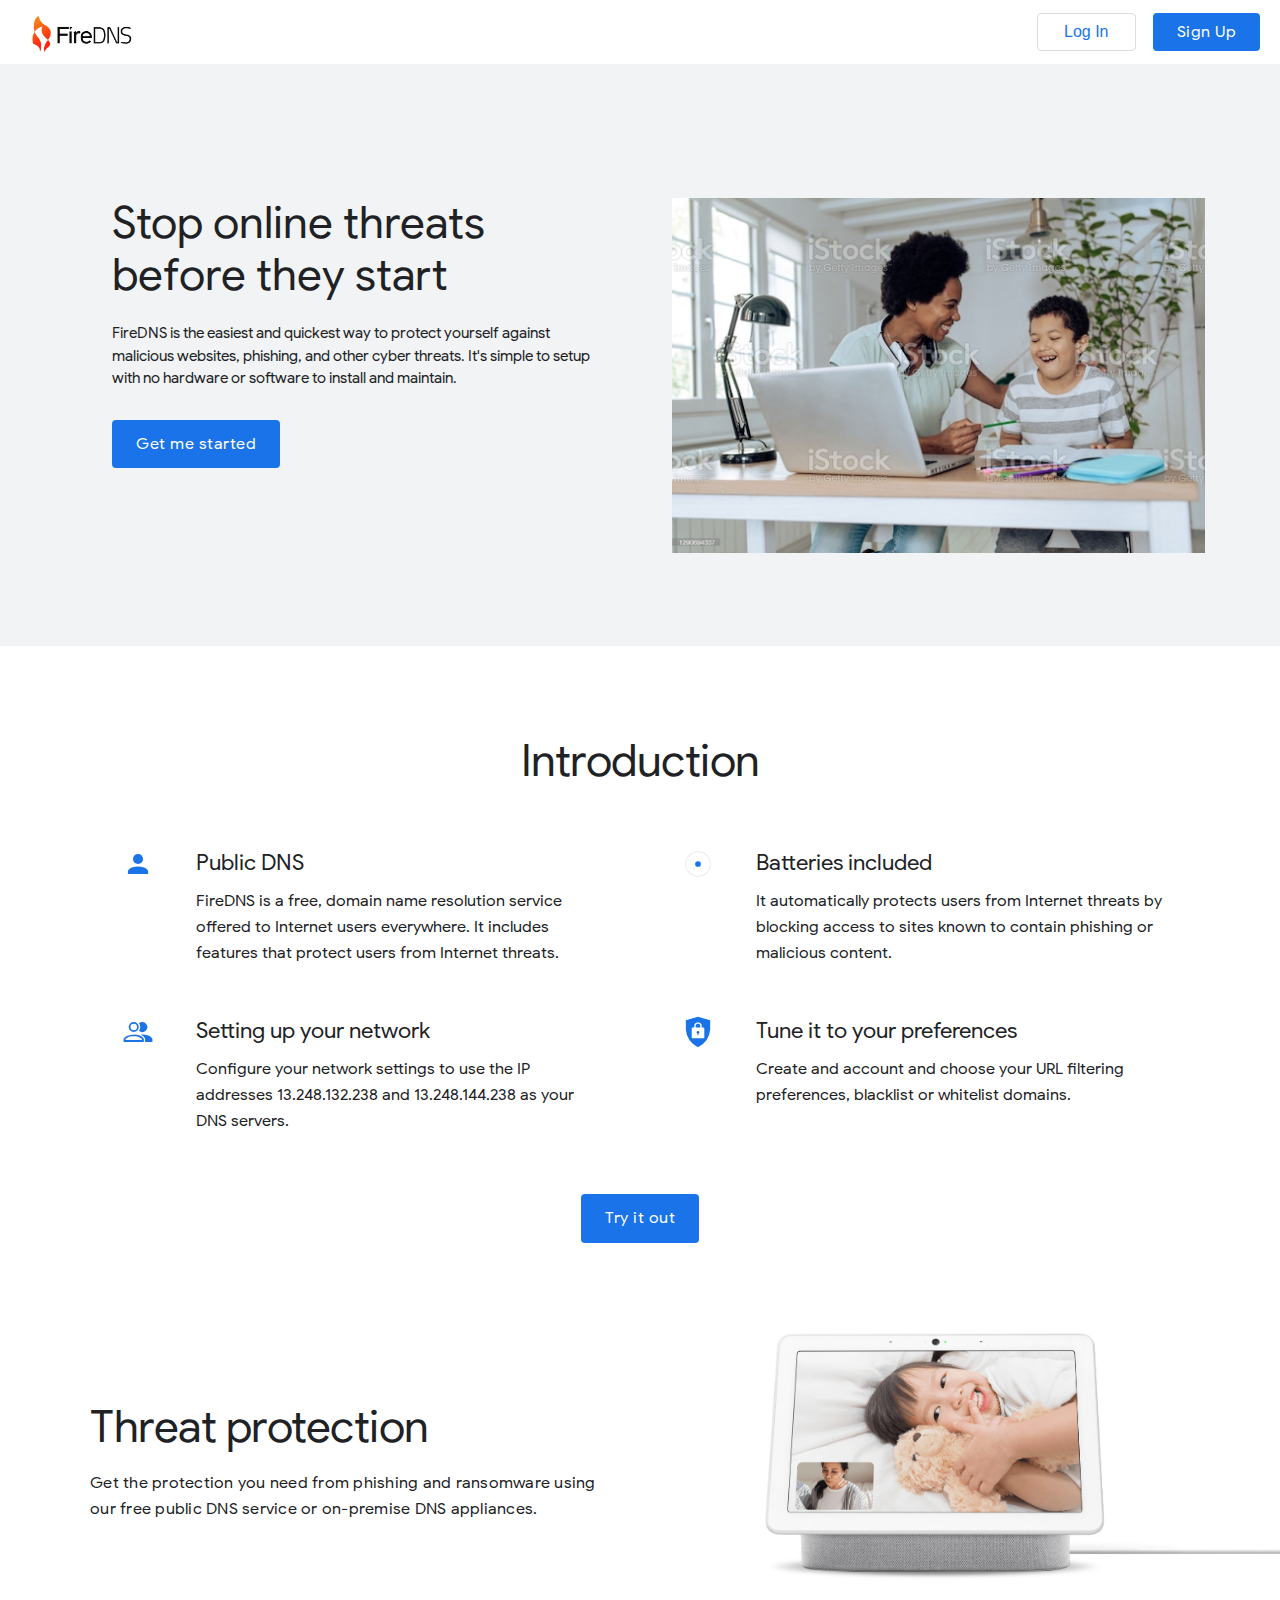
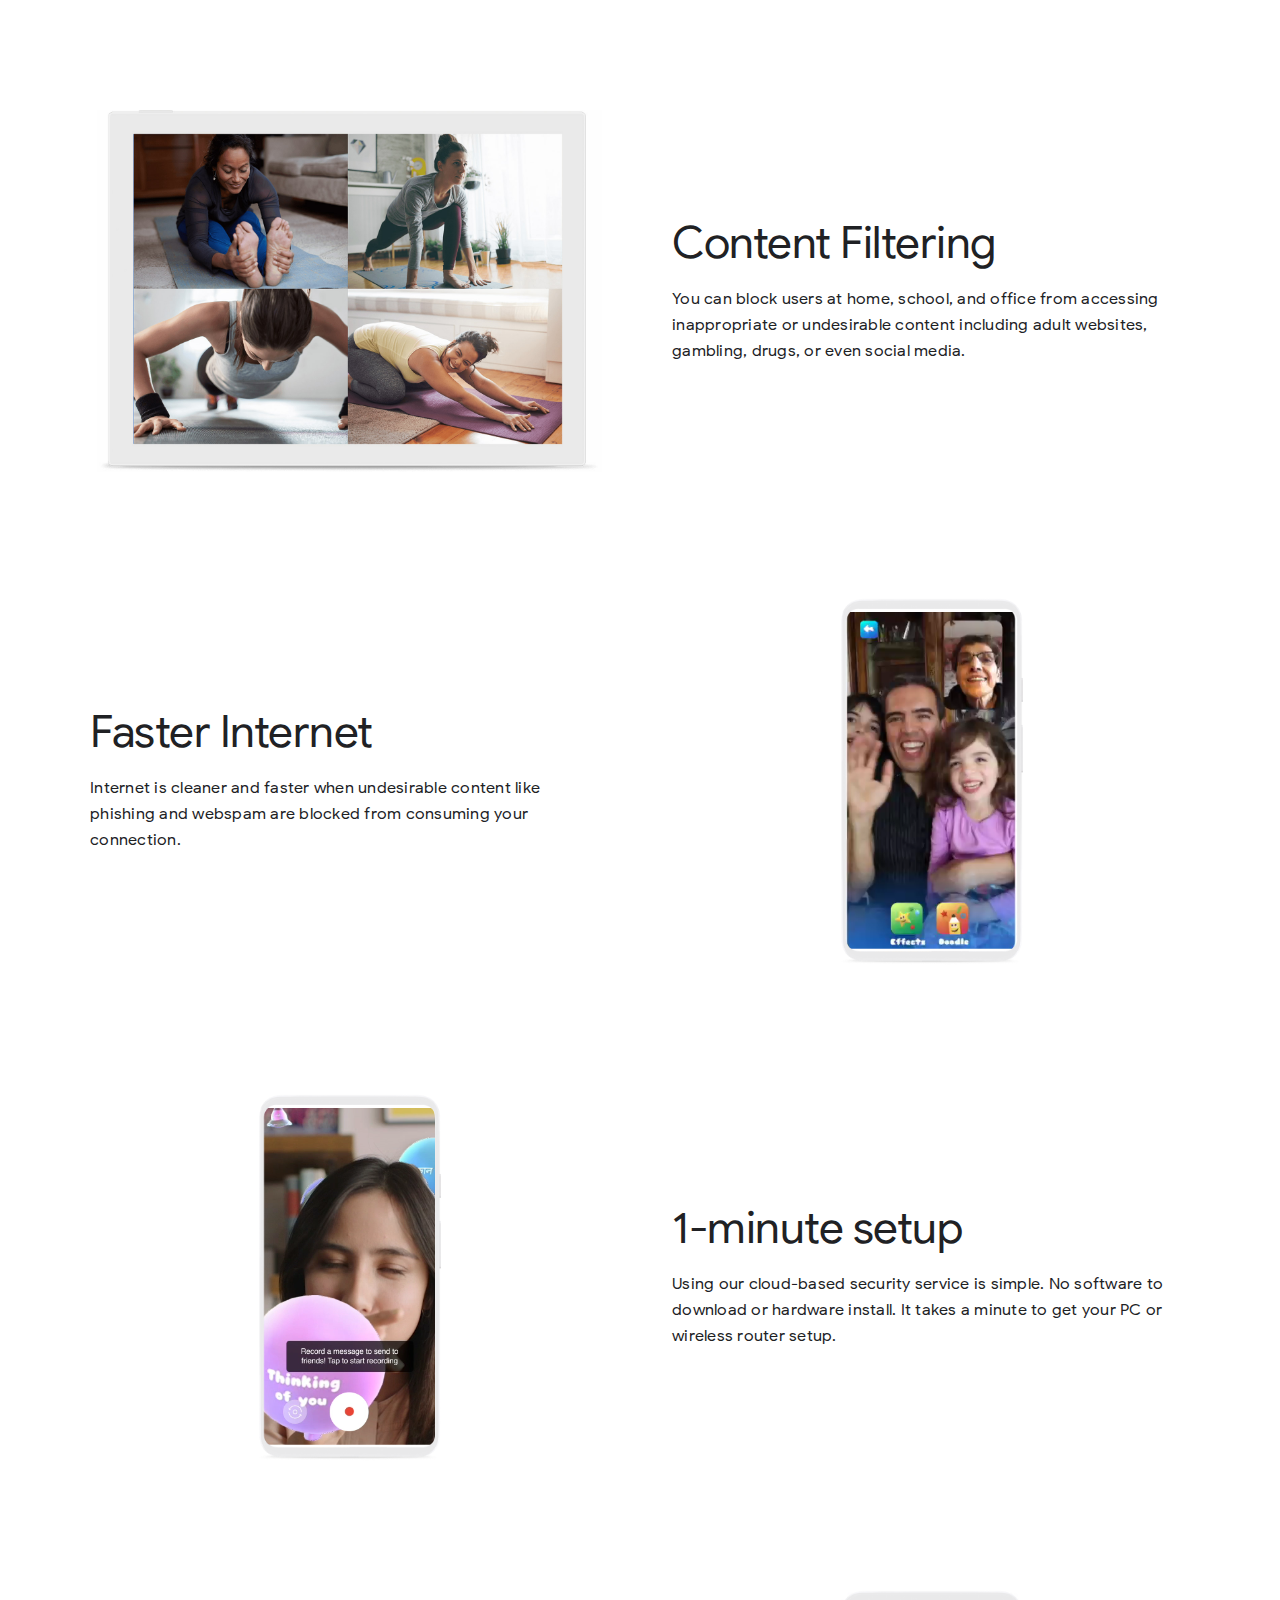
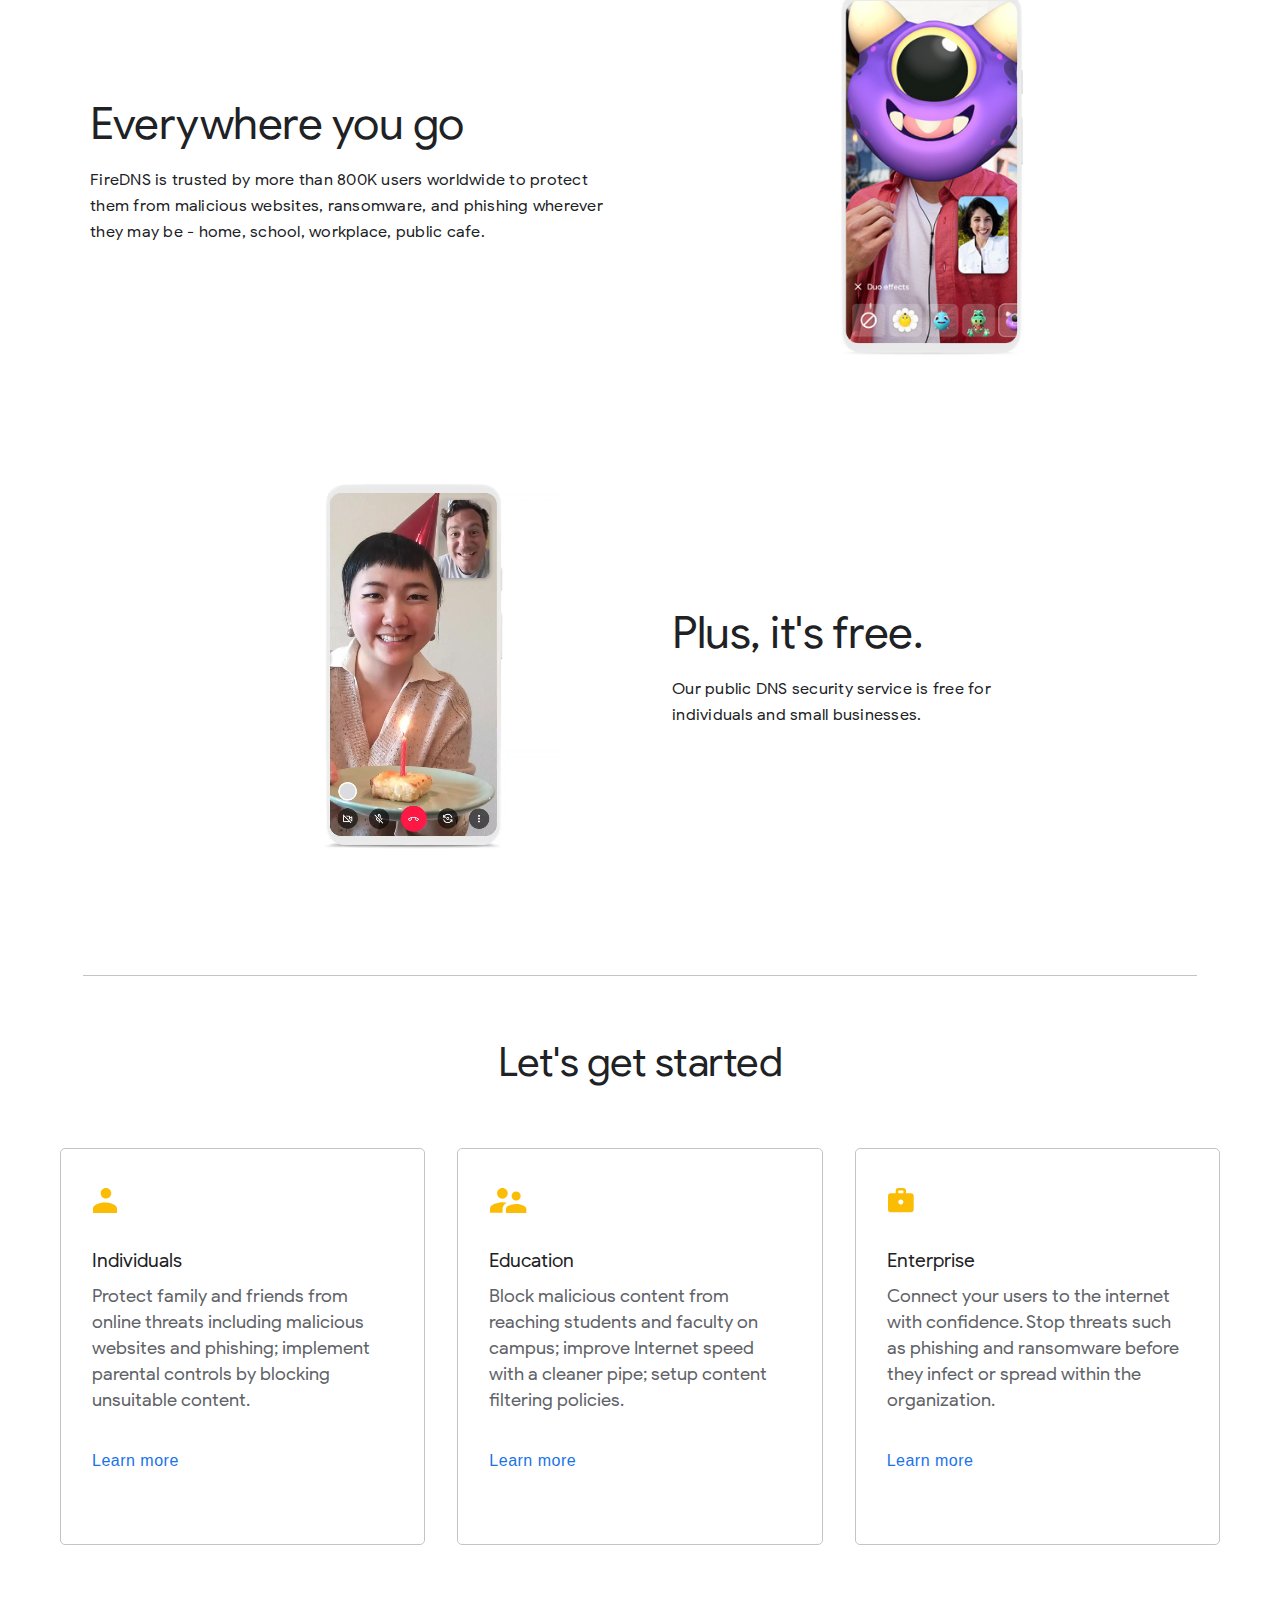
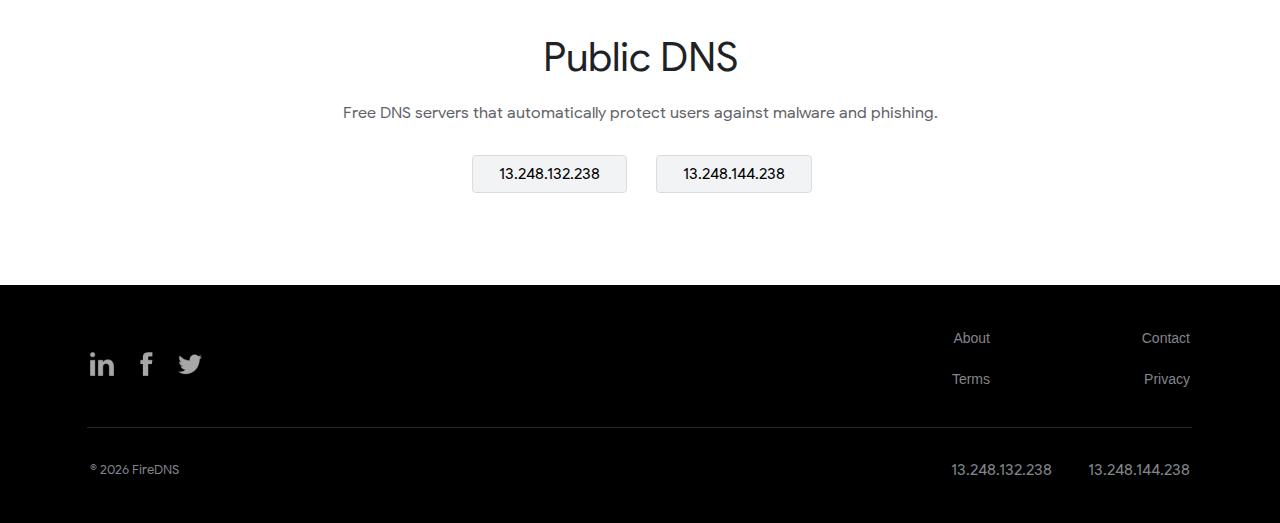
==== index.html @ c1b81fa4 "GoogleDuo" ====
<!DOCTYPE html>
<html lang="en">
<head>
    <meta charset="UTF-8">
        
    <link rel="stylesheet" type="text/css" href="index.css">
    <link rel="icon" type="image/png" href="../img/FireDNS-logomark.png"/>
    <meta property="og:type" content="website">

    <title>FireDNS - Internet Security For Everyone</title>
    <meta property="og:title" content=“FireDNS - Internet Security For Everyone”>

    <meta name="description" content="Global domain name resolution service that automatically protects users from online threats such as phising and malware. No software or hardware is required. Get started for free.">
    <meta property="og:description" content="Global domain name resolution service that automatically protects users from online threats such as phising and malware. No software or hardware is required. Get started for free.">

    <meta property="og:url" content="https://www.firedns.io">
    

</head>

<body>
    <div class="header">
        <div class="header-logo">
            <div class="h-c-header-logo">
                <a href="#" class="h-c-header-logo-link">
                    <img src="../img/FireDNS logo  Full Color_Black Only.png">
                </a>
            </div>
        </div>
        <div class="header-right">
            <div class="header-right_button">
                <div class="header-button">
                    <a href="https://dashboard.firedns.io/account/login" class="buttons button--web-only" target="_blank" rel="noopener noreferrer">Log In</a>
                    <a href="https://dashboard.firedns.io/account/signup" class="button button--web-only" target="_blank" rel="noopener noreferrer">Sign Up</a>
                </div>
            </div>
        </div>
    </div>
    <div class="body">
        <div class="hero hero-no_device">
            <div class="hero-content hero-no_device">
                <div class="hero-content_main hero-no_deivce">
                    <div class="hero-content_main-logo"></div>
                    <h1 class="hero-content_title">Stop online threats before they start</h1>
                    <div class="hero-content_body">FireDNS is the easiest and quickest way to protect yourself against malicious websites, phishing, and other cyber threats. It's simple to setup with no hardware or software to install and maintain. 
                        
                    </div>
                    <div class="hero-content_button">
                        <div class="hero-content_button-button">
                            <a href="#" class="button">Get me started</a>
                        </div>
                    </div>
                </div>
                <div class="hero-img hero-no_device">
                    <img src="../img/hero_test1.jpg">
                </div>
            </div>
        </div>
        <div class="features">
            <h2 class="features-title">Introduction</h2>
            <div class="features-container">
                <div class="feature">
                    <div class="feature-icon">
                        <img src="../img/one_to_one_icon.svg">
                    </div>
                    <div class="feature-content">
                        <div class="feature-title">Public DNS</div>
                        <div class="feature-description">FireDNS is a free, domain name resolution service offered to Internet users everywhere. It includes features that protect users from Internet threats.</div>
                    </div>
                </div>
                <div class="feature">
                    <div class="feature-icon">
                        <img src="../img/joined_icon.svg">
                    </div>
                    <div class="feature-content">
                        <div class="feature-title">Batteries included</div>
                        <div class="feature-description">It automatically protects users from Internet threats by blocking access to sites known to contain phishing or malicious content.</div>
                    </div>
                </div>
                <div class="feature">
                    <div class="feature-icon">
                        <img src="../img/set_up_groups_icon.svg">
                    </div>
                    <div class="feature-content">
                        <div class="feature-title">Setting up your network</div>
                        <div class="feature-description">Configure your network settings to use the IP addresses 13.248.132.238 and 13.248.144.238 as your DNS servers.</div>
                    </div>
                </div>
                <div class="feature">
                    <div class="feature-icon">
                        <img src="../img/end_to_end_icon.svg">
                    </div>
                    <div class="feature-content">
                        <div class="feature-title">Tune it to your preferences</div>
                        <div class="feature-description">Create and account and choose your URL filtering preferences, blacklist or whitelist domains.</div>
                    </div>
                </div>
            </div>
            <div class="features-cta">
                <div class="_buttons">
                    <a href="#" class="button button--web-only">Try it out</a>
                </div>
            </div>
        </div>
        <div class="section section-reversed">
            <div class="section-content_mobile">
                <h2 class="section-content_title mobile-only">
                    Threat protection
                </h2>
            </div>
            <div class="section-img section-img_hub">
                <img src="../img/max_hub_device.jpg" class="section-img_device">
            </div>
            <div class="section-content">
                <h2 class="section-content_title desktop-only">Threat protection</h2>
                <div class="section-content_body">Get the protection you need from phishing and ransomware using our free public DNS service or on-premise DNS appliances.</div>
            </div>
        </div>

        <div class="section">
            <div class="section-content_mobile">
                <h2 class="section-content_title mobile-only">
                    Content Filtering
                </h2>
            </div>
            <div class="section-img section-img_large_v2">
                <img src="../img/tablet-module-5.jpg" class="section-img_device">
            </div>
            <div class="section-content">
                <h2 class="section-content_title desktop-only">Content Filtering</h2>
                <div class="section-content_body">You can block users at home, school, and office from accessing inappropriate or undesirable content including adult websites, gambling, drugs, or even social media.</div>
            </div>
        </div>


        <div class="section section-reversed">
            <div class="section-content_mobile">
                <h2 class="section-content_title mobile-only">Faster Internet</h2>
            </div>
            <div class="section-img section-img_v2">
                <img src="../img/smartphone-frame.png" class="section-img_screen_v2">
                <video class="section-img_vid_v2 content-img_vid_v2-wide" autoplay playsinline loop >
                    <source src="../video/playtime.mp4" type="video/mp4">
                </video>
            </div>
            <div class="section-content">
                <h2 class="section-content_title desktop-only">Faster Internet</h2>
                <div class="section-content_body">Internet is cleaner and faster when undesirable content like phishing and webspam are blocked from consuming your connection.</div>
            </div>            
        </div>


        <div class="section">
            <div class="section-content_mobile">
                <h2 class="section-content_title mobile-only">1-minute setup</h2>
            </div>
            <div class="section-img section-img_v2">
                <img src="../img/smartphone-frame.png" class="section-img_screen_v2">
                <video class="section-img_vid_v2 content-img_vid_v2-wide" autoplay playsinline loop>
                    <source src="../video/send-love.mp4" type="video/mp4">
                </video>
            </div>
            <div class="section-content">
                <h2 class="section-content_title desktop-only">1-minute setup</h2>
                <div class="section-content_body">Using our cloud-based security service is simple. No software to download or hardware install. It takes a minute to get your PC or wireless router setup.</div>
            </div> 
        </div>


        <div class="section section-reversed">
            <div class="section-content_mobile">
                <h2 class="section-content_title mobile-only">Everywhere you go</h2>
            </div>
            <div class="section-img section-img_v2">
                <img src="../img/smartphone-frame.png" class="section-img_screen_v2">
                <img src="../img/more-fun.jpg" class="section-img_no_frame">
            </div>
            <div class="section-content">
                <h2 class="section-content_title desktop-only">Everywhere you go</h2>
                <div class="section-content_body">FireDNS is trusted by more than 800K users worldwide to protect them from malicious websites, ransomware, and phishing wherever they may be - home, school, workplace, public cafe.</div>
            </div> 
        </div>

        <div class="section section-moment">
            <div class="section-content_mobile">
                <h2 class="section-content_title mobile-only">Plus, it's free.</h2>
            </div>
            <div class="section-img section-img_v2">
                <video class="section-img_vid_v2" autoplay playsinline loop>
                    <source src="../video/moment.mp4" type="video/mp4">
                </video>
            </div>
            <div class="section-content">
                <h2 class="section-content_title desktop-only">Plus, it's free.</h2>
                <div class="section-content_body">Our public DNS security service is free for individuals and small businesses.</div>
            </div> 
        </div>

        <div class="separator line-margin_top line-margin_buttom"></div>

        <div class="get-started">
            <div class="get-started_container h2-buttom">
                <h2>Let's get started</h2>
            </div>
            <div class="glue-mod-spacer-2-top">
                <div class="glue-tile-set">
                    <div class="glue-tile__container glue-tile--small-height">
                        <div class="glue-tile glue-tile--small-height">
                            <div class="glue-tile__header glue-tile__header--icon">
                                <img class="glue-tile__icon" src="../img/icon_Invidual_01.svg"> 
                            </div>
                            <div class="glue-tile__body">
                                <h3 class="glue-mod-font-weight-medium ">Individuals</h3>
                                <p class="glue-tile__description glue-mod-font-weight-regular">Protect family and friends from online threats including malicious websites and phishing; implement parental controls by blocking unsuitable content.</p>
                            </div>
                            <ul class="glue-tile__links">
                                <li class="glue-tile_link">
                                    <a href="#" class="glue-button">Learn more</a>
                                </li>
                            </ul>
                        </div>
                    </div>

                    <div class="glue-tile__container glue-tile--small-height">
                        <div class="glue-tile glue-tile--small-height">
                            <div class="glue-tile__header glue-tile__header--icon">
                                <img class="glue-tile__icon" src="../img/icon_Team_01.svg"> 
                            </div>
                            <div class="glue-tile__body">
                                <h3 class="glue-mod-font-weight-medium ">Education</h3>
                                <p class="glue-tile__description glue-mod-font-weight-regular">Block malicious content from reaching students and faculty on campus; improve Internet speed with a cleaner pipe; setup content filtering policies.</p>
                            </div>
                            <ul class="glue-tile__links">
                                <li class="glue-tile_link">
                                    <a href="#" class="glue-button">Learn more</a>
                                </li>
                            </ul>
                        </div>
                    </div>

                    <div class="glue-tile__container glue-tile--small-height">
                        <div class="glue-tile glue-tile--small-height">
                            <div class="glue-tile__header glue-tile__header--icon">
                                <img class="glue-tile__icon" src="../img/icon_Enterprise_01.svg"> 
                            </div>
                            <div class="glue-tile__body">
                                <h3 class="glue-mod-font-weight-medium ">Enterprise</h3>
                                <p class="glue-tile__description glue-mod-font-weight-regular">Connect your users to the internet with confidence. Stop threats such as phishing and ransomware before they infect or spread within the organization.</p>
                            </div>
                            <ul class="glue-tile__links">
                                <li class="glue-tile_link">
                                    <a href="#" class="glue-button">Learn more</a>
                                </li>
                            </ul>
                        </div>
                    </div>
                    
                </div>
            </div>
        </div>

        <div class="chapter" id="download">
            <div class="chapter-content">
                <!-- <div class="chapter-content_logo">
                    <div class="chapter-content--logo">
                        <img src="FireDNS-logomark.png">
                    </div>
                </div> -->
                <div class="chapter-content_title">Public DNS</div>
                <div class="chapter-content_description">Free DNS servers that automatically protect users against malware and phishing.</div>
                <div class="chapter-content_buttons">
                    <div class="chapter-content_button">
                        <span href="#">13.248.132.238</span>
                    </div>
                    <div class="chapter-content_button">
                        <span href="#">13.248.144.238</span>
                    </div>
                </div>
            </div>
        </div>


        
        <div class="footer">
            <div class="footer-container">
                <div class="footer-nav footer-nav_social">
                    <ul class="footer-nav_link-list">
                        <li class="footer-nav_link-item"><a href="https://www.linkedin.com/company/firedns/"><img src="../img/linkedin1.png"></a></li>
                        <li class="footer-nav_link-item"><a href="https://www.facebook.com/firedns/"><img src="../img/facebook1.png"></a></li>
                        <li class="footer-nav_link-item"><a href="https://jobs.webathand.net/projects/firedns/"><img src="../img/twitter1.png"></a></li>                    </ul>
                </div>



                <div class="footer-nav footer-nav_main">
                    <ul class="footer-nav_link-list">
                        <li class="footer-nav_link-item"><a href="#" class="footer-nav_link-button">About</a></li>
                        <li class="footer-nav_link-item"><a href="#" class="footer-nav_link-button">Terms</a></li>
                    </ul>
                </div>
                <div class="footer-nav footer-nav_versions">
                    <ul class="footer-nav_link-list">
                        <li class="footer-nav_link-item"><a href="#" class="footer-nav_link-button">Contact</a></li>
                        <li class="footer-nav_link-item"><a href="#" class="footer-nav_link-button">Privacy</a></li>
                    </ul>
                </div>


                <div class="footer-logo">
                    <span>&copy; <script type="text/javascript">document.write(new Date().getFullYear());</script> FireDNS</span>                                 
                </div>
                


                <div class="footer-nav footer-nav_legal">
                    <ul class="footer-nav_link-list">
                        <li class="footer-nav_link-item ">13.248.132.238</li>
                        <li class="footer-nav_link-item">13.248.144.238</li>                       
                    </ul>
                </div>
            </div>
        </div>
    </div>
</body>
</html>
---- index.css ----
body{
    margin: 0;
    background-color: #fff;
    color: #202124;
    font-family: 'normal';
    font-size: 16px;
    line-height: 1.5;
    margin: 0;
    padding: 0;
}
@font-face{
    font-family: 'normal';
    src:url(../fonts/font1.woff2);
}
@font-face{
    font-family: 'normal2';
    src:url(../fonts/font2.woff2);
}
.header{
    align-items: center;
    background: #fff;
    box-sizing: border-box;
    display: flex;
    justify-content: space-between;
    padding: 6px 9px 6px 15px;
    position: sticky;
    top: 0;
    z-index: 9;
}
@media screen and (min-width: 718px){
    .header {
        height: 64px !important;
        padding: 20px;
    }
}
.h-c-header-logo{
    display: table;
    float: left;
    height: 100%;
    padding: 4px 0
}
.h-c-header-logo-link{
    display: table-cell;
    padding-top: 4px;
    vertical-align: middle;
}
blockquote, dd, div, dl, dt, form, h1, h2, h3, h4, h5, h6, li, ol, p, pre, td, th, ul {
    margin: 0;
    padding: 0;
    list-style: none;
}
a:visited {
    color: #1a73e8;
}

a img {
    border: 0;
}
img, video {
    max-width: 100%;
}
img {
    display: inline-block;
    height: auto;
    max-width: 100%;
    vertical-align: middle;
}
.header-logo img {
    height: 52px;
    width: 123px;
}
.header-right .button{
    height: 100%;
    padding-bottom: 12px;
    padding-top: 12px;
}
.button{
    align-items: center;
    font-family: 'normal';
    appearance: none;
    background-color: #1a73e8;
    border-radius: 4px;
    color: #fff !important;
    display: inline-flex;
    font-size: 16px;
    font-weight: 500;
    justify-content: center;
    letter-spacing: .5px;
    line-height: .9;
    padding: 17px 24px;
    text-decoration: none;
    text-rendering: optimizeLegibility;
    transition: background-color .2s, box-shadow .2s, color .2s;
}
body:not(.--isIOS):not(.--isAndroid) .button--web-only {
    display: inline-flex !important;
}
body:not(.--isIOS):not(.--isAndroid) .button--web-only:hover {
    background-color: #174ea6;
    color: white;
}


.body{
    background-color: #fff;
    margin: 0 auto;
    position: relative;
    overflow: hidden;
}
.hero {
    background-color: #f1f3f4;
    margin-bottom: 70px;
    overflow-x: hidden;
    text-align: center;
}
.hero-no_device.hero {
    padding: 134px 0 93px;
}
.hero-content {
    display: grid;
    grid-gap: 0px;
    margin: 0 auto;
    max-width: 1100px;
}
@media screen and (min-width: 1024px){
    .hero-content {
        grid-template-columns: 1fr 1fr;
    }
}
.hero-no_device.hero-content {
    margin: 0 auto;
}
@media screen and (min-width: 1024px){
    .hero-no_device.hero-content {
        max-width: 1296px;
        grid-column-gap: 64px;
        grid-template-columns: repeat(12, minmax(5px, 1fr));
    }
}


.hero-content_main {
    padding: 0 11px;
    font-family: 'normal';
}
@media screen and (max-width: 1023px){
    .hero-content_main {
        order: 1;
        padding: 32px 11px 30px;
    }
}
.hero-no_device .hero-content_main {
    order: 2;
    padding: 0 40px;
}

@media screen and (min-width: 1024px){
    .hero-no_device .hero-content_main {
        grid-column: 2 / span 5;
        padding: 0;
        order: 1;
    }
}

.hero-img {
    line-height: 0;
    position: relative;
}
@media screen and (max-width: 1023px){
    .hero-img {
        padding: 5%;
    }
}
.hero-no_device.hero-img {
    order: 1;
}
@media screen and (min-width: 480px){
    .hero-no_device.hero-img {
        padding: 0 90px 50px;
    }
}
@media screen and (min-width: 1024px){
    .hero-no_device.hero-img{
        grid-column: 7 / span 5;
        order: 2;
        padding: 0;
        margin: auto;
    }
}

.hero-img img {
    max-width: 100%;
}
@media screen and (min-width: 1024px){
    .hero-img img {
        left: 80%;
        max-width: 800px;
        position: absolute;
        top: 50%;
        transform: translate(-50%, -50%);
    }
}
@media screen and (min-width: 1024px){
    .hero-no_device.hero-img img {
        left: auto;
        max-width: 107.5%;
        position: unset;
        right: 7.5%;
        top: auto;
        transform: translate(0, 0);
    }
}


@media screen and (min-width: 1024px){
    h1 {
        font-size: 44px;
        line-height: 52px;
    }
}




.hero-content_title {
    font-size: 44px;
    line-height: 1.2;
    margin-bottom: 20px;
    font-weight: 500;
    margin-left: auto;
    margin-right: auto;
}
@media screen and (min-width: 1024px){
    .hero-content_title {
        font-size: 44px;
        line-height: 52px;
    }
}
@media screen and (min-width: 1024px){
    .hero-content_title {
        max-width: 370px;
    }
}
.hero-no_device .hero-content_title {
    margin-bottom: 20px;
    max-width: 400px;
}
@media screen and (min-width: 1024px){
    .hero-no_device .hero-content_title {
        text-align: left;
        max-width: unset;
    }
}








.hero-content_body {
    font-family: 'normal';
    font-weight: 300;
    max-width: 510px;
    font-size: 15px;
    margin: 0 auto;
    padding: 0 2.5%;
}
@media screen and (min-width: 1024px){
    .hero-content_body {
        padding: 0;
    }
}
@media screen and (min-width: 480px){
    .hero-no_device .hero-content_body {
        padding: 0 5px;
    }
}
@media screen and (min-width: 718px){
    .hero-no_device .hero-content_body {
        padding: 0;
    }
}
@media screen and (min-width: 1024px){
    .hero-no_device .hero-content_body {
        text-align: left;
    }
}



.hero-content_button {
    margin: 8px 0;
}
.hero-no_device .hero-content_button {
    margin: 30px 0 11px;
}

@media screen and (min-width: 1024px){
    .hero-no_device .hero-content_button {
        text-align: left;
    }
}


sup {
    top: -.5em;
}
sup {
    font-family: "Google Sans","Roboto",Arial,sans-serif;
    font-size: 60%;
    font-weight: 300;
    top: -.8em;
}

.features {
    overflow-x: hidden;
    text-align: center;
}
@media screen and (min-width: 1024px){
    .features {
        margin: 70px 0;
    }
}
@media screen and (max-width: 1023px){
    .features {
        margin: 70px 0;
        padding: 0 10%;
    }
}








h2 {
    font-weight: 300;
    font-size: 32px;
    line-height: 40px;
}
@media screen and (min-width: 718px){
    h2 {
        font-size: 44px;
        line-height: 52px;
    }
}
.features-title {
    font-weight: 300;
    font-size: 32px;
    line-height: 40px;
    font-family: 'normal';
    margin-bottom: 40px;
}
@media screen and (min-width: 718px){
    .features-title {
        font-size: 44px;
        line-height: 52px;
    }
}
@media screen and (max-width: 1023px){
    .features-title {
        margin-bottom: 30px;
        margin-left: auto;
        margin-right: auto;
    }
}


.features-container {
    display: grid;
    grid-gap: 10px 0;
    margin: 0 auto;
}
@media screen and (min-width: 1024px){
    .features-container {
        max-width: 1296px;
        grid-column-gap: 64px;
        grid-template-columns: repeat(12, minmax(5px, 1fr));
    }
}


.features-container .feature {
    display: grid;
    margin: 20px auto;
}
@media (min-width: 1024px){
    .features-container .feature {
        grid-gap: 32px;
        grid-template-columns: 1fr 8fr;
    }
}
@media screen and (min-width: 1024px){
    .features-container .feature:nth-of-type(odd) {
        grid-column: 2 / span 5;
    }
}
@media screen and (min-width: 1024px){
    .features-container .feature:nth-of-type(even) {
        grid-column: 7 / span 5;
    }
}
@media screen and (max-width: 1023px){
    .features-container .feature {
        grid-gap: 10px 0;
    }
}

.features-container .feature-icon {
    margin: 0 auto auto;
}
.features-container .feature-icon img {
    height: 40px;
}
@media screen and (min-width: 1024px){
    .features-container .feature-icon img {
        height: 32px;
    }
}

.features-container .feature-content {
    text-align: left;
}
@media screen and (max-width: 1023px){
    .features-container .feature-content {
        text-align: center;
    }
}


.features-container .feature-title {
    font-weight: 300;
    font-size: 18px;
    line-height: 26px;
}
@media screen and (min-width: 718px){
    .features-container .feature-title {
        line-height: 1.36364;
        font-size: 22px;
    }
}
@media  screen and (min-width: 718px){
    .features-container .feature-title {
        margin-bottom: 10px;
    }
}
.features-cta {
    margin: 40px auto 20px;
}




.features-ontainer .feature-description {
    font-size: 14px;
    letter-spacing: .25px;
    line-height: 1.71429;
    font-weight: 300;
}
@media screen and (min-width: 718px){
    .features-container .feature-description {
        font-weight: 300;
        line-height: 1.625;
        font-size: 16px;
    }
}







.section {
    align-items: center;
    box-sizing: border-box;
    display: grid;
    grid-gap: 10px;
    margin: 0 auto 92px;
    max-width: 1100px;
    overflow-x: visible;
    text-align: center;
}
@media screen and (min-width: 1024px){
    .section{
        margin: 0 auto 120px;
        grid-gap: 0 64px;
        grid-template-columns: 1fr 1fr;
        text-align: left;
    }
}

.section-content_mobile {
    grid-column: auto;
    padding: 0 10%;
}
@media screen and (min-width: 1024px){
    .section-content_mobile {
        grid-column: 1 / span 2;
    }
}







@media screen and (min-width: 1024px){
    .mobile-only {
        display: none !important;
    }
}
.section-content_title {
    font-weight: 300;
    font-size: 32px;
    line-height: 40px;
    margin: 0 auto 16px;
}
@media screen and (max-width: 1023px){
    .desktop-only {
        display: none !important;
    }
}
@media screen and (min-width: 718px){
    .section-content_title {
        font-size: 44px;
        line-height: 52px;
    }
}
@media screen and (min-width: 1024px){
    .section-content_title {
        max-width: 100%;
        margin-bottom: 16px;
    }
}


.section-img{
    line-height: 0;
    text-align: center;
    position: relative;
}
@media screen and (min-width: 1024px){
    .section-reversed .section-img{
        order: 2;
    }
}





.section-img img, .section-img video {
    width: 260px;
    max-width: 100%;
    margin: 0 auto;
}
.section-img_hub img {
    left: 18%;
    margin-bottom: 10px;
    max-height: 50vw;
    max-width: 200%;
    position: relative;
    object-fit: contain;
    width: auto;
}

@media screen and (min-width: 1024px){
    .section-img_hub img {
        max-width: 200%;
        transform: scale(1);
        width: 1221px;
    }
}

@media screen and (min-width: 1440px){
    .section-img_hub img {
        max-width: 168%;
    }
}


@media screen and (min-width: 1024px){
    .section-reversed .section-content {
        order: 1;
    }
}
@media screen and (max-width: 718px){
    .section-content {
        padding: 0 10%;
    }
}



.section-content_body{
    font-size: 14px;
    letter-spacing: .25px;
    line-height: 1.71429;
    font-weight: 300;
    margin: 0 auto;
}
@media screen and (min-width: 718px){
    .section-content_body {
        font-weight: 300;
        line-height: 1.625;
        font-size: 16px;
    }
}
@media screen and (min-width: 1024px){
    .section-content_body {
        max-width: 100%;
    }
}

.section-content_body a{
    text-decoration: none;
    color: #1a73e8;
}
.section-img_large_v2 img, .section-img_large_v2 video {
    width: 505px;
    max-width: 100%;
}



.section-img_screen_v2 {
    background: transparent;
    position: relative;
    z-index: 1;
}
.section-img_v2 img, .section-img_v2 video {
    width: 184px;
    max-width: 100%;
    margin: 0 auto;
}
.section-img_vid_v2 {
    border-radius: 10px;
    box-sizing: border-box;
    left: 0;
    padding: 0 6px;
    position: absolute;
    right: 0;
    top: 50%;
    transform: translateY(-50%);
    z-index: 0;
}
.section-img_vid_v2-wide{
    padding: 0 4px;
}

.section-img_no_frame{
    border-radius: 10px;
    box-sizing: border-box;
    left: 0;
    padding: 0 2px;
    position: absolute;
    right: 0;
    top: 50%;
    transform: translateY(-50%);
    z-index: 0;
}



.section-moment {
    padding: 0;
}
@media screen and (min-width: 480px){
    .section-moment {
        padding: 0 10%;
    }
}
.section-moment .section-img_v2 {
    height: 375px;
}
.section-moment .section-img_v2 video {
    width: 315px;
}

.section-moment .section-content_mobile {
    padding: 0 20%;
}
@media screen and (min-width: 480px){
    .section-moment .section-content_mobile{
        padding: 0 10%;
    }
}


.section-content_body a{
    text-decoration:underline;
}
.section-content_body a:hover{
    opacity: 0.75;
}




.chapter {
    text-align: center;
    margin-top: -16px;
}
.chapter-content--logo img {
    width: 80px;
}
.chapter-content_title {
    font-size: 40px;
    line-height: 52px;
    margin: 12px 0 16px 0;
}
.chapter-content_description{
    line-height: 28px;
    color: #5F6368;
    font-size: 16px;
    margin-bottom: 28px;
}
@media screen and (max-width: 718px){
    .chapter-content_description{
        margin: 0 10%;
    }
}

.chapter-content_buttons {
    display: flex;
    justify-content: center;
    align-items: center;
    margin: 28px auto 92px;
    flex-direction: column;
}
@media screen and (min-width: 480px){
    .chapter-content_buttons {
        flex-direction: row;
    }
}
.chapter-content_button {
    margin: 0 16px;
    border: 1px solid #dadce0;
    text-decoration: none;
    border-radius: 4px;
    padding: 6px 26px;
    margin-right: 13px;
    background-color: #f1f3f4;    
}
.chapter-content_button span{
    color: #000;
}
.chapter-content_button img {
    max-width: 175px;
}

.separator{
    border: solid #c9c2c2;
    border-width: 1px 0 0;
    clear: both;
    height: 0;
    margin-bottom: 19px;
    margin-top: 20px;
    margin: 0 auto;
    width: calc(100% - 13%);
}

.line-margin_buttom{
    margin-bottom: 92px;
}
@media screen and (min-width: 1024px){
    .line-margin_buttom{
        margin-bottom: 60px;
    }
}

.line-margin_top{
    margin-top: 92px;
}
@media screen and (min-width: 1024px){
    .line-margin_top{
        margin-top: 45px;
    }
}


.h2-buttom{
    margin-bottom: 48px;
}
@media screen and (min-width: 1024px){
    .h2-buttom{
        margin-bottom: 60px;
    }
}
.get-started h2{
    text-align: center;
}

.glue-mod-spacer-2-top{
    margin-top: 16px;
}
@media screen and (min-width: 1440px){
    .glue-mod-spacer-2-top {
        margin-left: 47px;
    }
}


.glue-tile-set {
    display: flex;
    flex-wrap: wrap;
    list-style: none;
    margin: 0 -12px;
}
@media screen and (min-width: 600px){
    .glue-tile-set {
        margin: 0 -12px;
    }
}
@media screen and (min-width: 1024px){
    .glue-tile-set {
        margin: 0 -16px;
    }
}
.glue-tile-set{
    display: flex;
    flex-wrap: wrap;
    list-style: none;
    margin: 0 -12px;
}

@media screen and (min-width: 600px){
    .glue-tile-set {
        margin: 0 -12px;
    }
}
@media screen and (min-width: 1024px){
    .glue-tile-set{
        margin: 0 -16px;
    }
}
.get-started .glue-tile-set{
    padding-left: 0;
}
@media screen and (max-width: 600px){
    .get-started .glue-tile-set{
        padding: 0 70px;
    }
}
.get-started{
    margin: 0 auto 70px;
    max-width: 1200px;
}
@media screen and (min-width: 1440px){
    .get-started .glue-tile-set{
        padding-left: 70px;
    }
}
@media screen and (min-width: 1440px){
    .get-started{
        max-width: 1296px;
    }
}







.glue-tile, .glue-tile__container {
    background: #fff;
    border-radius: 0;
    display: block;
    min-height: 380px;
    position: relative;
}
@media screen and (min-width: 1024px){
    .glue-tile, .glue-tile__container{
        min-height: 430px;
        width: 300px;
    }
}

.glue-tile, .glue-tile__container{
    background: #fff;
    border-radius: 0;
    display: block;
    min-height: 380px;
    position: relative;
}
@media screen and (min-width: 1024px){
    .glue-tile, .glue-tile_container {
        min-height: 430px;
        width: 300px;
    }
}
   
.glue-tile.glue-tile--border, .glue-tile__container {
    border: 1px solid rgb(201, 194, 194);
    border-radius: 0;
}

.glue-tile__container {
    display: flex;
}
.glue-tile-set>div, .glue-tile-set>li {
    flex: 0 0 270px;
    float: left;
    margin: 0 12px 24px;
    overflow: hidden;
    width: 270px;
}
@media screen and (min-width: 1024px){
    .glue-tile-set>div, .glue-tile-set>li {
        flex: 0 0 300px;
        margin: 0 16px 32px;
        width: 300px;
    }
}

.glue-tile-set>div, .glue-tile-set>li {
    flex: 0 0 270px;
    float: left;
    margin: 0 12px 24px;
    overflow: hidden;
    width: 270px;
}
@media screen and (min-width: 1024px){
    .glue-tile-set>div, .glue-tile-set>li {
        flex: 0 0 300px;
        margin: 0 16px 32px;
        width: 300px;
    }
}

.glue-tile--small-height.glue-tile__container, .glue-tile.glue-tile--small-height {
    min-height: 340px;
    text-decoration: none;
}
@media screen and (min-width: 1024px){
    .glue-tile--small-height.glue-tile__container, .glue-tile.glue-tile--small-height {
        min-height: 380px;
    }
}


@media screen and (min-width: 1024px){
    .glue-tile--small-height.glue-tile__container, .glue-tile.glue-tile--small-height {
        min-height: 380px;
    }
}
.glue-tile--small-height.glue-tile__container, .glue-tile.glue-tile--small-height{
    min-height: 340px;
    text-decoration: none;
}
.glue-tile__container.glue-tile--small-height {
    height: 100%;
    min-height: 170px;
}
.glue-tile--small-height.glue-tile__container, .glue-tile.glue-tile--small-height{
    min-height: 340px;
    text-decoration: none;
}
.glue-tile__container.glue-tile--small-height{
    height: 100%;
    min-height: 170px;
}
.get-started .glue-tile--small-height {
    border-radius: 5px;
    flex: 1 0 283px;
    height: 395px;
}


@media screen and (min-width: 1024px){
    .get-started .glue-tile--small-height {
        flex: 1 0 268px;
    }
}
@media screen and (min-width: 1440px){
    .get-started .glue-tile--small-height{
        flex: 0 0 364px;
    }
}




@media screen and (max-width: 640px){
    .get-started .glue-tile-set {
        padding-left: 20px;
        padding-right: 20px;
    }
}

@media screen and (min-width: 640px){
    .get-started .glue-tile-set {
        padding-left: 20px;
        padding-right: 20px;
    }
}








.glue-tile .glue-tile__header, .glue-tile__container .glue-tile__header {
    min-height: 153px;
    position: relative;
}

@media screen and (min-width: 1024px){
    .glue-tile .glue-tile__header, .glue-tile__container .glue-tile__header {
        min-height: 170px;
    }
}
.glue-tile .glue-tile__header--icon, .glue-tile__container .glue-tile__header--icon {
    min-height: 116px;
    overflow: hidden;
    padding: 24px;
}
@media screen and (min-width: 1024px){
    .glue-tile .glue-tile__header--icon, .glue-tile__container .glue-tile__header--icon {
        min-height: 118px;
    }
}
.glue-tile .glue-tile__header, .glue-tile__container .glue-tile__header {
    min-height: 153px;
    position: relative;
}
@media screen and (min-width: 1024px){
    .glue-tile .glue-tile__header, .glue-tile__container .glue-tile__header {
        min-height: 170px;
    }
}
.glue-tile .glue-tile__header--icon, .glue-tile__container .glue-tile__header--icon {
    min-height: 116px;
    overflow: hidden;
    padding: 24px;
}
@media screen and (min-width: 1024px){
    .glue-tile .glue-tile__header--icon, .glue-tile__container .glue-tile__header--icon {
        min-height: 118px;
    }
}
.get-started .glue-tile__header--icon {
    min-height: 60px;
    padding: 38px 0 0 32px;
}


.glue-tile .glue-tile__header--icon .glue-tile__icon, .glue-tile__container .glue-tile__header--icon .glue-tile__icon {
    height: 48px;
}
.glue-tile .glue-tile__header--icon .glue-tile__icon, .glue-tile__container .glue-tile__header--icon .glue-tile__icon {
    height: 48px;
}
.get-started .glue-tile-set .glue-tile__icon {
    height: 25px;
}






.glue-tile .glue-tile__body, .glue-tile__container .glue-tile__body {
    padding: 0 31px;
}
.glue-tile .glue-tile__body, .glue-tile__container .glue-tile__body {
    padding: 0 31px;
}
.get__started .glue-tile__body {
    padding-left: 32px;
}



.glue-mod-font-weight-medium {
    font-weight: 500;
}









.glue-mod-font-weight-regular {
    font-weight: 400;
}

.glue-tile .glue-tile__description, .glue-tile__container .glue-tile__description {
    color: #5f6368;
    margin: 8px 0 68px;
}
.glue-tile .glue-tile__description, .glue-tile__container .glue-tile__description {
    color: #5f6368;
    margin: 8px 0 68px;
}
.get-started .glue-tile__description {
    font-family: 'normal';
    margin-bottom: 30px;
}



.glue-tile .glue-tile__links, .glue-tile__container .glue-tile__links {
    bottom: 8px;
    display: flex;
    list-style-type: none;
    margin: 0 0 0 -12px;
    position: absolute;
    width: calc(100% - 24px);
}


.glue-tile .glue-tile__links, .glue-tile__container .glue-tile__links {
    bottom: 8px;
    display: flex;
    list-style-type: none;
    margin: 0 0 0 -12px;
    position: absolute;
    width: calc(100% - 20px);
}

.get-started .glue-tile__links {
    bottom: 35px;
    padding-left: 30px;
}
@media screen and (min-width: 1024px){
    .get-started .glue-tile__links {
        bottom: 56px;
    }
}

.glue-tile_link {
    line-height: 1.71429;
    font-size: 14px;
    letter-spacing: .25px;
}
@media screen and (min-width: 600px){
    .glue-tile_link {
        line-height: 1.71429;
        font-size: 14px;
        letter-spacing: .25px;
    }
}

@media screen and (min-width: 1024px){
    .glue-tile_link {
        line-height: 1.625;
        font-size: 16px;
        letter-spacing: 0;
    }
}
.glue-tile_link {
    line-height: 1.71429;
    font-size: 14px;
    letter-spacing: .25px;
}
@media screen and (min-width: 600px){
    .glue-tile_link {
        line-height: 1.71429;
        font-size: 14px;
        letter-spacing: .25px;
    }
}
@media screen and (min-width: 1024px){
    .glue-tile_link {
        line-height: 1.625;
        font-size: 16px;
        letter-spacing: 0;
    }
}
.glue-tile .glue-tile__link, .glue-tile__container .glue-tile__link {
    font-size: 16px;
    line-height: 1;
    margin-left: 2px;
    position: relative;
}
.glue-tile .glue-tile__link, .glue-tile__container .glue-tile__link {
    font-size: 16px;
    line-height: 1;
    margin-left: 2px;
    position: relative;
}
.glue-tile .glue-tile__link:first-child, .glue-tile__container .glue-tile__link:first-child {
    margin-left: 0;
}
.glue-tile .glue-tile__link:first-child, .glue-tile__container .glue-tile__link:first-child {
    margin-left: 0;
}


.glue-button{
    text-decoration: none;
    display: inline-flex;
    align-items: center;
    color: #1a73e8;
    letter-spacing: .5px;
    border: 1px solid transparent;
    border-radius: 4px;
    height: 48px;
    transition: background-color .2s,box-shadow .2s,color .2s;
    font-size: 16px;
    font-weight: 500;
    margin: 2px 0;
    min-width: auto;
    padding: 2px 12px 0;
}

.glue-button:hover{
    background-color:#e8f0fe ;
}




/* index2-css */


.g-team-home-intro {
    align-items: center;
    background-image: url(g_team_home_intro_mobile_bg.svg);
    background-position: 100% 0;
    background-repeat: no-repeat;
    display: flex;
    flex-direction: column;
    padding: 0 39px;
}
@media screen and (min-width: 580px){
    .g-team-home-intro {
        background-image: url(g_team_home_intro_desktop_bg.svg);
        background-position: 100% -50px;
        background-size: 300px;
        font-size: 28px;
        line-height: 36px;
    }
}








h2 {
    font-size: 40px;
    letter-spacing: -.5px;
    line-height: 52px;
    margin: 20px 0;
}

h1.h-has-top-margin, h2.h-has-top-margin, h3.h-has-top-margin, h4.h-has-top-margin, h5.h-has-top-margin, h6.h-has-top-margin {
    margin-top: 16px;
}
h1.h-has-bottom-margin, h2.h-has-bottom-margin, h3.h-has-bottom-margin, h4.h-has-bottom-margin, h5.h-has-bottom-margin, h6.h-has-bottom-margin {
    margin-bottom: 16px;
}
.g-team-home-intro .heading {
    color: #616161;
    font-size: 18px;
    line-height: 28px;
    margin-top: 60px;
    text-align: center;
    width: 100%;
}
@media screen and (min-width: 580px){
    .g-team-home-intro .heading {
        font-size: 28px;
        line-height: 36px;
        width: 68%;
    }
}




.g-team-home-intro .title {
    font-size: 28px;
    font-weight: 500;
    line-height: 32px;
    margin-bottom: 0px;
    text-align: center;
    width: 100%;
}
@media screen and (min-width: 580px){
    .g-team-home-intro .title {
        font-size: 48px;
        line-height: 56px;
        width: 68%;
    }
}



.g-team-home-intro .image {
    height: 48px;
    margin-top: 16px;
    width: 222px;
}
@media screen and (min-width: 580px){
    .g-team-home-intro .image {
        margin-top: 24px;
    }
}

.g-team-home-intro .cta {
    margin-top: 24px;
}
.g-team-home-intro .cta:hover{
    background-color: #174ea6;
}


.buttons{
    border: 1px solid #dadce0;
    text-decoration: none;
    border-radius: 4px;
    padding: 6px 26px;
    margin-right: 13px;
    color: #1a73e8;
}


@media screen and (max-width: 480px){
    .buttons {
        border: 1px solid #1a73e8;
        text-decoration: none;
        border-radius: 4px;
        padding: 6px 14px;
        margin-right: 9px;
        color: #1a73e8;
    }
}




.g-team-feature-list {
    align-items: center;
    background-position: 0 60%;
    background-repeat: no-repeat;
    background-size: 60px;
    display: flex;
    flex-direction: column;
    justify-content: center;
    padding: 10px 0 0;
}

@media screen and (min-width: 580px){
    .g-team-feature-list {
        padding: 10px 0 249px;
    }
}
@media screen and (min-width: 768px){
    .g-team-feature-list {
        background-image: url(g_team_feature_list_mobile_bg.svg);
        background-position: 0 60%;
        background-size: 100px;
    }
}
@media screen and (min-width: 767px){
    .g-team-feature-list {
        background-position: 0 80%;
        background-size: 130px;
    }
}

.g-team-feature-list .video {
    border: 0;
    height: auto;
    margin-bottom: 20px;
    max-width: 900px;
    position: relative;
    width: 90vw;
}
@media screen and (max-height: 750px) and (min-width: 1000px){
    .g-team-feature-list .video {
        margin-bottom: -20px;
    }
}









.g-team-feature-list .item {
    align-items: center;
    background: #fff;
    cursor: pointer;
    display: flex;
    flex-direction: column;
    justify-content: center;
    padding: 35px 35px 52px;
    transition: box-shadow .3s ease-in-out;
    width: 392px;
}



@media screen and (min-width: 768px){
    .g-team-feature-list .item {
        box-shadow: 0 1px 2px rgba(54,64,67,.3), 0 1px 3px rgba(54,64,67,.15);
    }
}

@media screen and (min-width: 1000px){
    .g-team-feature-list .item {
        width: 300px;
    }
}
@media screen and (min-width: 1249px){
    .g-team-feature-list .item {
        width: 317px;
    }
}
@media screen and (min-width: 767px){
    .g-team-feature-list .item {    
        align-items: flex-start;
        justify-content: normal;
    }
}
.g-team-feature-list .items>:not(:last-child) {
    margin-right: 16px;
}




.g-team-feature-list .countdown {
    height: 40px;
    position: relative;
    text-align: center;
    width: 40px;
}


svg:not(:root) {
    overflow: hidden;
}
.g-team-feature-list .countdown svg {
    height: 40px;
    position: absolute;
    right: 0;
    top: 0;
    transform: rotateY(-180deg) rotateZ(-90deg);
    width: 40px;
}
.g-team-feature-list .countdown svg .progress {
    fill: 0;
    stroke: #1a73e8;
}
.g-team-feature-list .countdown svg circle {
    fill: none;
    stroke: #e2e2e2;
    stroke-dasharray: 113px;
    stroke-dashoffset: 0;
    stroke-linecap: square;
    stroke-width: 6px;
}





.g-team-feature-list .item .title {
    color: #212121;
    font-family: 'normal';
    font-size: 25px;
    font-weight: 500;
    line-height: 36px;
    margin-bottom: 0;
    pointer-events: none;
}
@media screen and (min-height: 751px) and (min-width: 1000px){
    .g-team-feature-list .item .title {
        font-size: 28px;
    }
}






.g-team-feature-list .description {
    font-size: 18px;
    line-height: 28px;
    margin-top: 8px;
}
.g-team-feature-list .item .description {
    color: #212121;
    font-family:'normal2';
    font-size: 16px;
    line-height: 28px;
    pointer-events: none;
}
@media screen and (min-width: 580px){
    .g-team-feature-list .item .description {
        font-size: 18px;
    }
}
p.last, p:last-child {
    margin-bottom: 0;
}




.g-team-feature-list .items {
    display: none;
    z-index: 1;
}
@media screen and (min-width: 1000px){
    .g-team-feature-list .items {
        display: grid;
        grid-auto-flow: column;
    }
}



.g-team-feature-list .video video {
    margin: 0 auto;
    width: 100%;
}
@media screen and (max-width: 1439px) and (min-width: 1024px){
    .g-team-feature-list .video video {
        height: calc(100vh - 220px);
    }
}



.g-team-feature-list .carousel {
    display: block;
    margin-top: 40px;
    text-align: center;
}
@media screen and (min-width: 1000px){
    .g-team-feature-list .carousel {
        display: none;
    }
}



/* SPACE */







.g-team-home-get-started {
    align-items: center;
    display: flex;
    flex-direction: column;
    margin-top: 124px;
    padding: 0 30px;
}
@media screen and (min-width: 580px){
    .g-team-home-get-started {
        margin-top: -120px;
    }
}

.g-team-home-get-started .logo {
    height: 89px;
}




.g-team-home-get-started .title {
    font-size: 24px;
    font-weight: 500;
    line-height: 32px;
    margin: 24px 0 0;
}
@media screen and (min-width: 580px){
    .g-team-home-get-started .title {
       font-size: 36px;
       line-height: 44px;
       margin: 0;
    }
}











p {
    line-height: 1.71429;
    font-size: 14px;
    letter-spacing: .25px;
}

@media screen and (min-width: 600px){
    p{
        line-height: 1.71429;
        font-size: 14px;
        letter-spacing: .25px;
    }
}

@media screen and (min-width: 1024px){  
    p{
        line-height: 1.625;
        font-size: 16px;
        letter-spacing: 0;
    }
}
p {
    font-size: 18px;
    font-weight: 300;
    line-height: 26px;
    margin: 0 0 25px;
}
.g-team-home-get-started .subtitle {
    color: #424242;
    font-family: Roboto,Arial,Helvetica,sans-serif;
    font-size: 18px;
    line-height: 28px;
    margin: 24px 0 0;
    text-align: center;
}
@media screen and (min-width: 580px){
    .g-team-home-get-started .subtitle {
        margin: 16px 0 0;
    }
}




.g-team-home-get-started ._buttons {
    display: flex;
    flex-direction: column;
    margin-bottom: 120px;
    margin-top: 24px;
}
@media screen and (min-width: 580px){
    .g-team-home-get-started ._buttons {
        flex-direction: row;
    }
}


.g-team-home-get-started ._buttons>:not(:last-child) {
    margin: 0 0 17px;
}
@media screen and (min-width: 580px){
    .g-team-home-get-started ._buttons>:not(:last-child) {
        margin: 0 17px;
    }
}

.button--secondary {
    background: #fff;
    border: 1px solid #dadce0;
    color: #1a73e8;
    padding: 17px 24px;
    display: inline-flex;
    align-items: center;
    border-radius: 4px;
    font-weight: 500;
    font-size: 16px;
    text-decoration: none;
    text-rendering: optimizeLegibility;
    transition: background-color .2s, box-shadow .2s, color .2s;
}
.button--secondary:hover{
    border-color: #8ab4f8;
    background-color: #d0dff7;
}

.button--primary:hover{
    background-color: rgb(23, 78, 166);
}




.g-team-home-customer {
    align-items: center;
    background-image: url(g_team_home_customer_mobile_bg.svg);
    background-position: 100% 100%;
    background-repeat: no-repeat;
    border-top: 1px solid #eee;
    display: flex;
    flex-direction: column;
    padding-bottom: 80px;
}
@media screen and (min-width: 580px){
    .g-team-home-customer {
        background-image: url(g_team_home_customer_desktop_bg.svg);
        background-size: 200px;
    }
}




.g-team-home-customer .title {
    font-size: 24px;
    font-weight: 600;
    line-height: 32px;
    margin: 80px 0 0;
    text-align: center;
}
@media screen and (min-width: 580px){
    .g-team-home-customer .title {
        font-size: 28px;
        line-height: 36px;
    }
}




.g-team-home-customer .customers {
    display: none;
    margin-top: 40px;
}
@media screen and (min-width: 768px){ 
    .g-team-home-customer .customers {
        display: flex;
        flex-direction: column;
    }
}
@media screen and (min-width: 1023px){
    .g-team-home-customer .customers {
        display: flex;
        flex-direction: row;
    }
}


a {
    border-radius: 0;
    color: #1a73e8;
    font-family: "Google Sans",Arial,sans-serif;
    height: auto;
    letter-spacing: 0;
    padding: 0;
    text-decoration: none;
}

.g-team-home-customer .customer {
    background: #fff;
    cursor: pointer;
    display: flex;
    flex-direction: column;
    height: 264px;
    transition: color .3s ease-in-out;
    width: 330px;
}
@media screen and (min-width: 768px){
    .g-team-home-customer .customers>:not(:last-child) {
        margin-bottom: 16px;
    }
}
.g-team-home-customer .customers>:not(:last-child) {
    margin-right: 16px;
}

.g-team-home-customer .customer-top {
    align-items: center;
    background: #fafafa;
    display: flex;
    height: 112px;
    justify-content: center;
    text-align: center;
    width: 330px;
}


.g-team-home-customer .customer-top .icon img {
    height: 65px;
}


.g-team-home-customer .customer-bottom {
    border: 1px solid #fafafa;
    height: 152px;
    padding: 32px;
    position: relative;
}


.g-team-home-customer .description {
    color: #212121;
    font-family:'normal';
    font-size: 16px;
    font-weight: 500;
    line-height: 24px;
}


.g-team-home-customer .customer-cta {
    bottom: 16px;
    color: #3b78e7;
    position: absolute;
    right: 24px;
    transition: color .3s ease-in-out;
}

.g-team-home-customer .carousel {
    display: block;
    margin-top: 40px;
    text-align: center;
}
@media screen and (min-width: 768px){
    .g-team-home-customer .carousel {
        display: none;
    }
}
.g-team-home-customer .carousel .carousel-container {
    margin: 0 auto;
    max-width: 450px;
    overflow: hidden;
    position: relative;
    width: 100vw;
}
.g-team-home-customer .carousel .glue-carousel {
    list-style: none;
    margin: 0;
    padding: 0;
}





.g-team-home-customer .carousel .carousel-item {
    align-items: center;
    display: flex;
    float: left;
    justify-content: center;
    text-align: center;
}
.g-team-home-customer .carousel .carousel-full .carousel-item {
    width: 100%;
}



.g-team-home-customer .carousel .glue-pagination-page-list {
    margin: 10px 0 0;
    padding: 0;
    text-align: center;
}
.g-team-home-customer .carousel .glue-pagination-page-list li {
    display: inline-block;
    margin: 0 5px;
}





.g-team-home-customer .carousel .glue-pagination-page-list button {
    -webkit-appearance: none;
    background: #fff;
    border: 1px solid #212121;
    border-radius: 14px;
    cursor: pointer;
    height: 14px;
    padding: 0;
    text-indent: -9999px;
    width: 14px;
}
.g-team-home-customer .carousel .glue-pagination-page-list .active button {
    background: #212121;
}


.g-team-home-customer .customer-bottom {
    border: 1px solid #fafafa;
    height: 152px;
    padding: 32px;
    position: relative;
}

.g-team-home-customer .cta {
    margin-top: 40px;
}
.hover{
    padding: 14px 27px;
    margin-top: 40px;
    margin-right: 0;
}
.hover:hover{
    border-color: #8ab4f8;
    background-color: #d0dff7;
}
@media screen and (max-width: 640px){
    .hover{
        margin-top: 40px;
    }
}

.g-team-home-questions {
    background: #fafafa;
    display: flex;
    flex-direction: column;
    padding: 80px 30px;
}


@media screen and (min-width: 768px){
    .g-team-home-questions {
        padding: 80px 30px;
    }
}
@media screen and (min-width: 1023px){
    .g-team-home-questions {
        padding: 120px 142px;
    }
}

.g-team-home-questions .title {
    color: #212121;
    font-family:'normal';
    font-size: 36px;
    line-height: 32px;
}






.glue-c-zippy__btn:not(.maia-button) {
    cursor: pointer;
}
.g-team-home-questions .glue-zippy-btn {
    outline: 0;
}
.g-team-home-questions .heading {
    display: flex;
    justify-content: space-between;
    padding: 32px 0;
}



h4 {
    font-size: 22px;
    letter-spacing: 0;
    line-height: 30px;
    margin: 0 0 20px;
}
.g-team-home-questions .heading .question {
    color: #423e3eeb;
    font-family: 'normal';
    font-size: 16px;
    font-weight: 300;
    line-height: 28px;
    margin: 0;
}
@media screen and (min-width: 767px){
    .g-team-home-questions .heading .question {
        font-size: 20px;
        line-height: 28px;
    }
}






.material-icons-extended {
    font-family: 'Material Icons Extended';
    font-weight: normal;
    font-style: normal;
    font-size: 24px;
    line-height: 1;
    letter-spacing: normal;
    text-transform: none;
    display: inline-block;
    white-space: nowrap;
    word-wrap: normal;
    direction: ltr;
}
.g-team-home-questions .heading .icon {
    color: #3b78e7;
    margin-left: 20px;
}


.g-team-home-questions .glue-zippy-content {
    border-bottom: 1px solid #e0e0e0;
}




.glue-c-zippy__collapse-region {
    display: none;
}
.glue-c-zippy.glue-a-zippy--v-smooth-expand .glue-c-zippy__collapse-region {
    max-height: 0;
    overflow: hidden;
    position: relative;
}



.glue-c-zippy__content-container {
    padding: 10px 0;
}
.g-team-home-questions .glue-c-zippy__content-container {
    padding: 0;
}












@media screen and (min-width: 580px){
    .glue-flexbox .col-12, .glue-flexbox .col-s-12 {
        flex-basis: 100%;
        max-width: 100%;
    }
}

@media screen and (min-width: 767px){
    .glue-flexbox .col-m-8 {
        flex-basis: 66.66667%;
        max-width: 66.66667%;
    }
}

@media screen and (min-width: 1023px){
    .glue-flexbox .col-l-8 {
        flex-basis: 66.66667%;
        max-width: 66.66667%;
    }
}
.g-team-home-questions .answer {
    color: #616161;
    font-family: Roboto,Arial,Helvetica,sans-serif;
    font-size: 16px;
    letter-spacing: .1px;
    line-height: 28px;
    padding-bottom: 32px;
}

.glue-c-zippy__collapse-region.glue-collapse-expanded {
    display: block;
}



.footer {
    background-color: #000;
    order: 100;
}

.footer-container {
    position: relative;
    display: flex;
    flex-direction: column;
    padding: 20px 16px;
}
@media screen and (min-width: 769px){
    .footer-container {
        padding: 40px 90px;
        flex-direction: row;
        flex-wrap: wrap;
    }
}

@media screen and (min-width: 769px){
    .footer-logo {
        flex: 1 0 auto;
        width: 50%;
        margin-top: 25px;
    }
}
@media screen and (min-width: 1120px){
    .footer-logo {
        flex: 1 0 auto;
        width: 50%;
        margin-top: 25px;
    }
}

@media screen and (max-width: 768px){
    .footer-logo {
        margin: 25px 0;
        order: 4;
    }
}
.footer-logo span{
    color: #80868B;
    font-size: 13px;
}

@media screen and (min-width: 769px){
    .footer .footer-nav_main, .footer .footer-nav_versions {
        flex: 0 1 auto;
        width: 200px;
        margin-bottom: 25px;
    }
}

@media screen and (max-width: 768px){
    .footer .footer-nav_versions::before {
        display: block;
        content: '';
        position: absolute;
        bottom: -25px;
        left: 0;
        height: 1px;
        width: calc(100% + 32px);
        margin-left: -16px;
        background-color: rgba(248,249,250,0.16);
    }
}

@media screen and (max-width: 768px){
    .footer .footer-nav_versions {
        order: 3;
        position: relative;
        margin-bottom: 25px;
    }
}
@media screen and (max-width: 768px){
    .footer .footer-nav_main {
        order: 2;
        margin-top: 25px;
    }
}


.footer-nav_link-list, .footer-nav_link-dropdown-list{
    list-style: none;
    margin: 0;
    padding: 0;
}


.footer-nav_link-item{
    font-size: 16px;
    line-height: 26px;
}
.footer .footer-nav_link-item {
    padding-bottom: 15px;
}
@media screen and (min-width: 769px){
    .footer .footer-nav_link-item {
        text-align: right;
    }
}
.footer .footer-nav_social .footer-nav_link-item, .footer .footer-nav_legal .footer-nav_link-item {
    padding-bottom: 0;
}
.footer .footer-nav_social .footer-nav_link-item {
    display: block;
    width: 24px;
    height: 24px;
    background-position: center;
    background-repeat: no-repeat;
    background-size: cover;
    text-align: left;
    margin-right: 20px;
}


@media screen and (max-width: 768px){
    .footer .footer-nav_social {
        order: 1;
        margin-bottom: 25px;
    }
}


@media screen and (max-width: 768px){
    .footer .footer-nav_social {
        position: relative;
    }
}


@media only screen and (max-device-width: 1023px) and (min-device-width: 320px) and (orientation: landscape){
    .footer .footer-nav_social {
        width: 40%;
    }
}

.footer-nav_link-button {
    position: relative;
    transition: all 250ms ease;
}
.footer-nav_link-item a {
    text-decoration: none;
    color: #80868B;
    font-size: 14px;
}
.footer-nav_link-item a:hover{
    color: white;
}

.footer-nav_link-item a:hover::after{
    color: white;
    transform: scaleX(1);
}
.footer-nav_link-item a::after{
    display: block;
    content: '';
    background-color: #fff;
    position: absolute;
    width: 100%;
    height: 2px;
    bottom: -5px;
    left: 0;
    transform-origin: center center;
    transform: scaleX(0);
    transition: all 250ms ease;
}


@media screen and (min-width: 769px){
    .footer .footer-nav_social, .footer .footer-nav_legal {
        flex: 1 0 auto;
        width: 50%;
        margin-top: 25px;
    }
}



.footer .footer-nav_social::before {
    position: absolute;
    display: block;
    content: '';
    height: 1px;
    background-color: rgba(248,249,250,0.16);
}
@media screen and (max-width: 768px){
    .footer .footer-nav_social::before {
        bottom: -25px;
        left: 0;
        width: calc(100% + 32px);
        margin-left: -16px;
    }
}

@media screen and (max-width: 1700px){
    .footer .footer-nav_social::before {
        bottom: 95px;
        left: 54%;
        width: calc(92% - 73px);
        margin-left: calc(-50% + 36px);
    }
}
/* @media screen and (max-width: 1750px){
    .footer .footer-nav_social::before {
        bottom: 95px;
        left: 52%;
        width: calc(92% - 38px);
        margin-left: calc(-50% + 54px);
    }
} */



.footer .footer-nav_social .footer-nav_link-list, .footer .footer-nav_legal .footer-nav_link-list {
    display: flex;
    flex-direction: row;
    align-items: center;
}

@media screen and (max-width: 768px){
    .footer .footer-nav_legal .footer-nav_link-list {
        flex-wrap: wrap;
    }
}

@media screen and (min-width: 769px){
    .footer .footer-nav_social .footer-nav_link-list{
        justify-content: flex-start;
    }
}

@media screen and (min-width: 769px){
    .footer .footer-nav_legal .footer-nav_link-list {
        justify-content: flex-end;
    }
}

.footer .footer-nav_legal .footer-nav_link-item {
    margin-right: 36px;
    color: #80868B;
}

.footer .footer-nav_legal .footer-nav_link-item--language {
    position: relative;
    display: flex;
    flex-direction: row;
    justify-content: center;
    align-items: center;
    padding-right: 32px;
}
@media screen and (max-width: 768px){
    .footer .footer-nav_legal .footer-nav_link-item--language {
        margin-top: 24px;
        width: 100%;
        flex: 1;
        justify-content: flex-start;
    }
}
.footer .footer-nav_social .footer-nav_link-item:last-child, .footer .footer-nav_legal .footer-nav_link-item:last-child {
    margin-right: 0px;
}




@media screen and (max-width: 768px){
    .footer .footer-nav_legal {
        order: 5;
    }
}
/* @media only screen and (max-device-width: 1023px) and (min-device-width: 320px) and (orientation: landscape){
    .footer .footer-nav_legal {
        width: 60%;
    }
} */




select{
    font-size: 100%;
    line-height: 1.15;
    margin: 0;
    text-transform: none;
}
.footer .footer-nav_legal .footer-nav_link-item--language select {
    position: relative;
    z-index: 2;
    appearance: none;
    background-color: transparent;
    outline: none;
    border: 0 none;
    color: #80868B;
}
.footer .footer-nav_legal .footer-nav_link-item--language label {
    border: 0;
    clip: rect(0, 0, 0, 0);
    height: 1px;
    margin: -1px;
    overflow: hidden;
    padding: 0;
    position: absolute;
    white-space: nowrap;
    width: 1px;
}


.footer .footer-nav_legal .footer-nav_link-item--language::after {
    position: relative;
    display: block;
    content: '';
    width: 24px;
    height: 24px;
    margin-left: 8px;
    background-image: url(icon--arrow-down.svg);
    background-repeat: no-repeat;
    background-position: center;
    background-size: contain;
}
.footer .footer-nav_legal .footer-nav_link-item--language::after {
    position: absolute;
    right: 0;
    z-index: 1;
    opacity: 0.54;
}
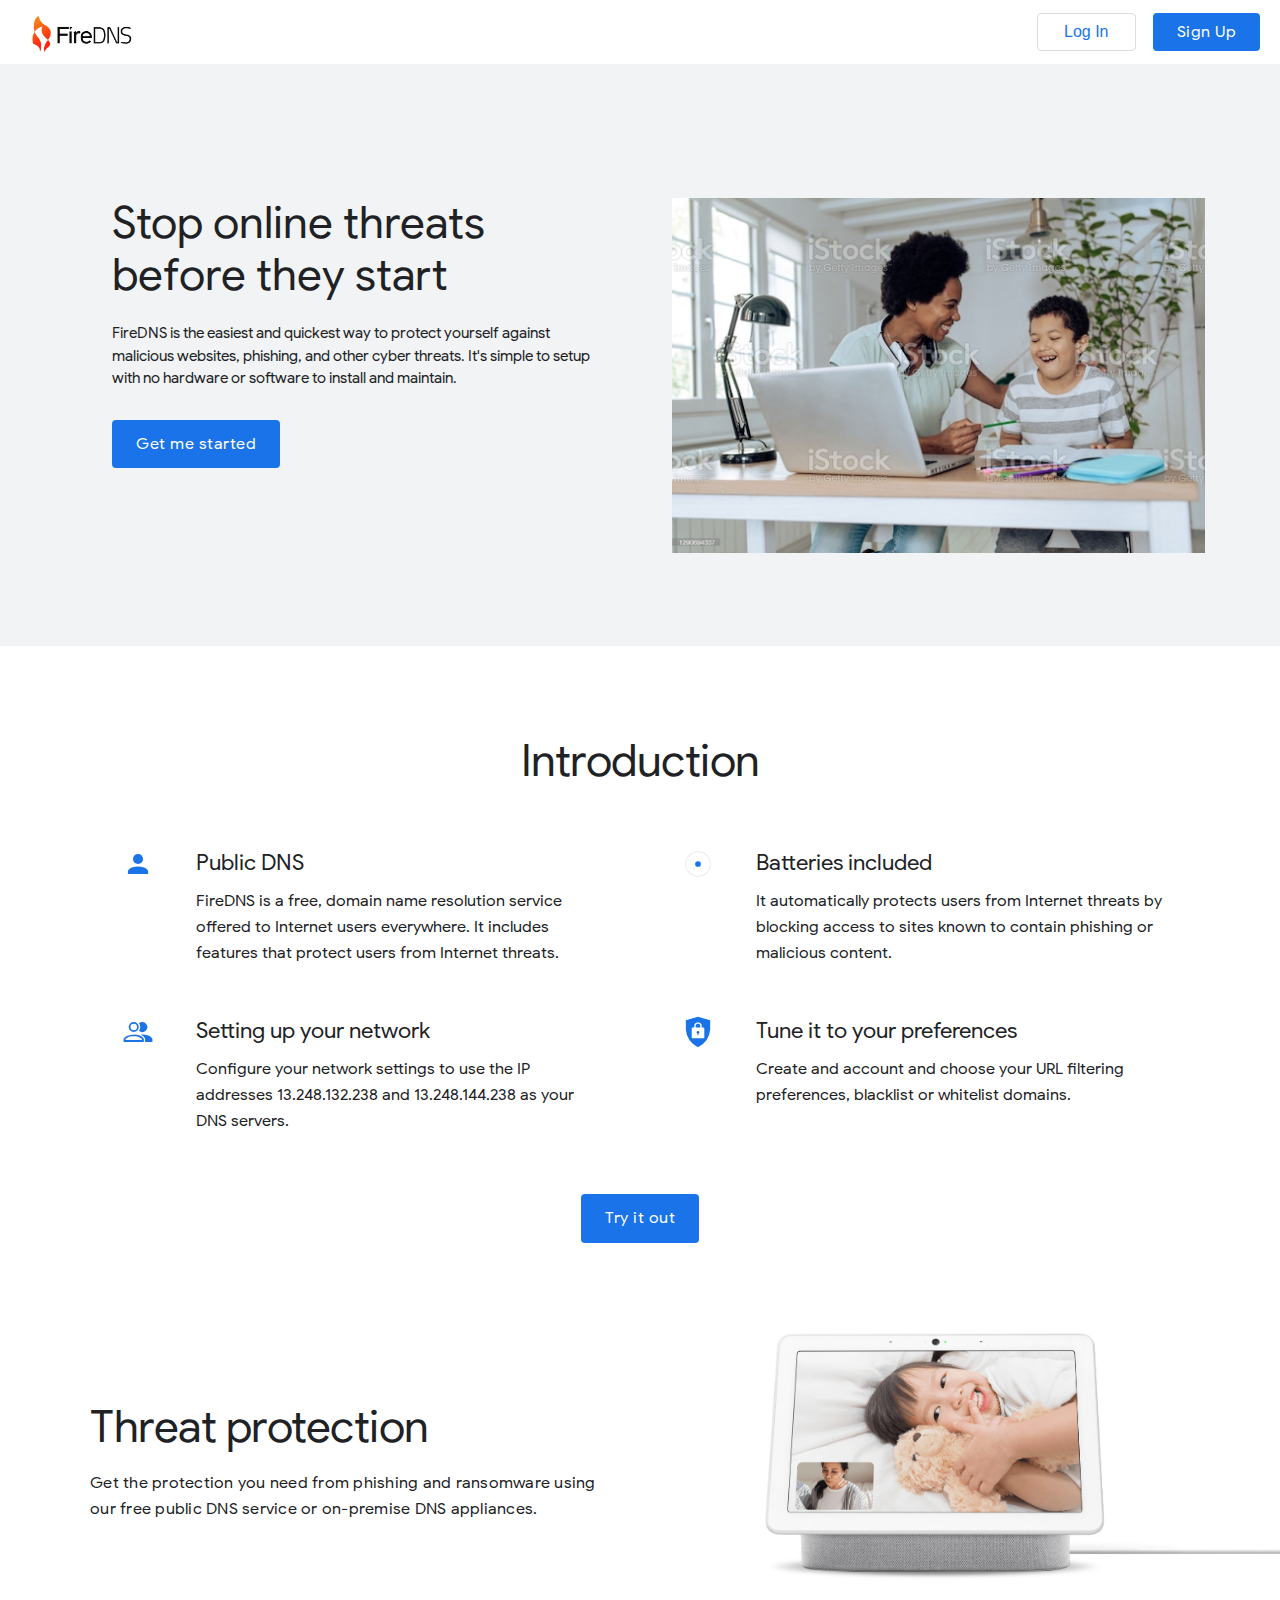
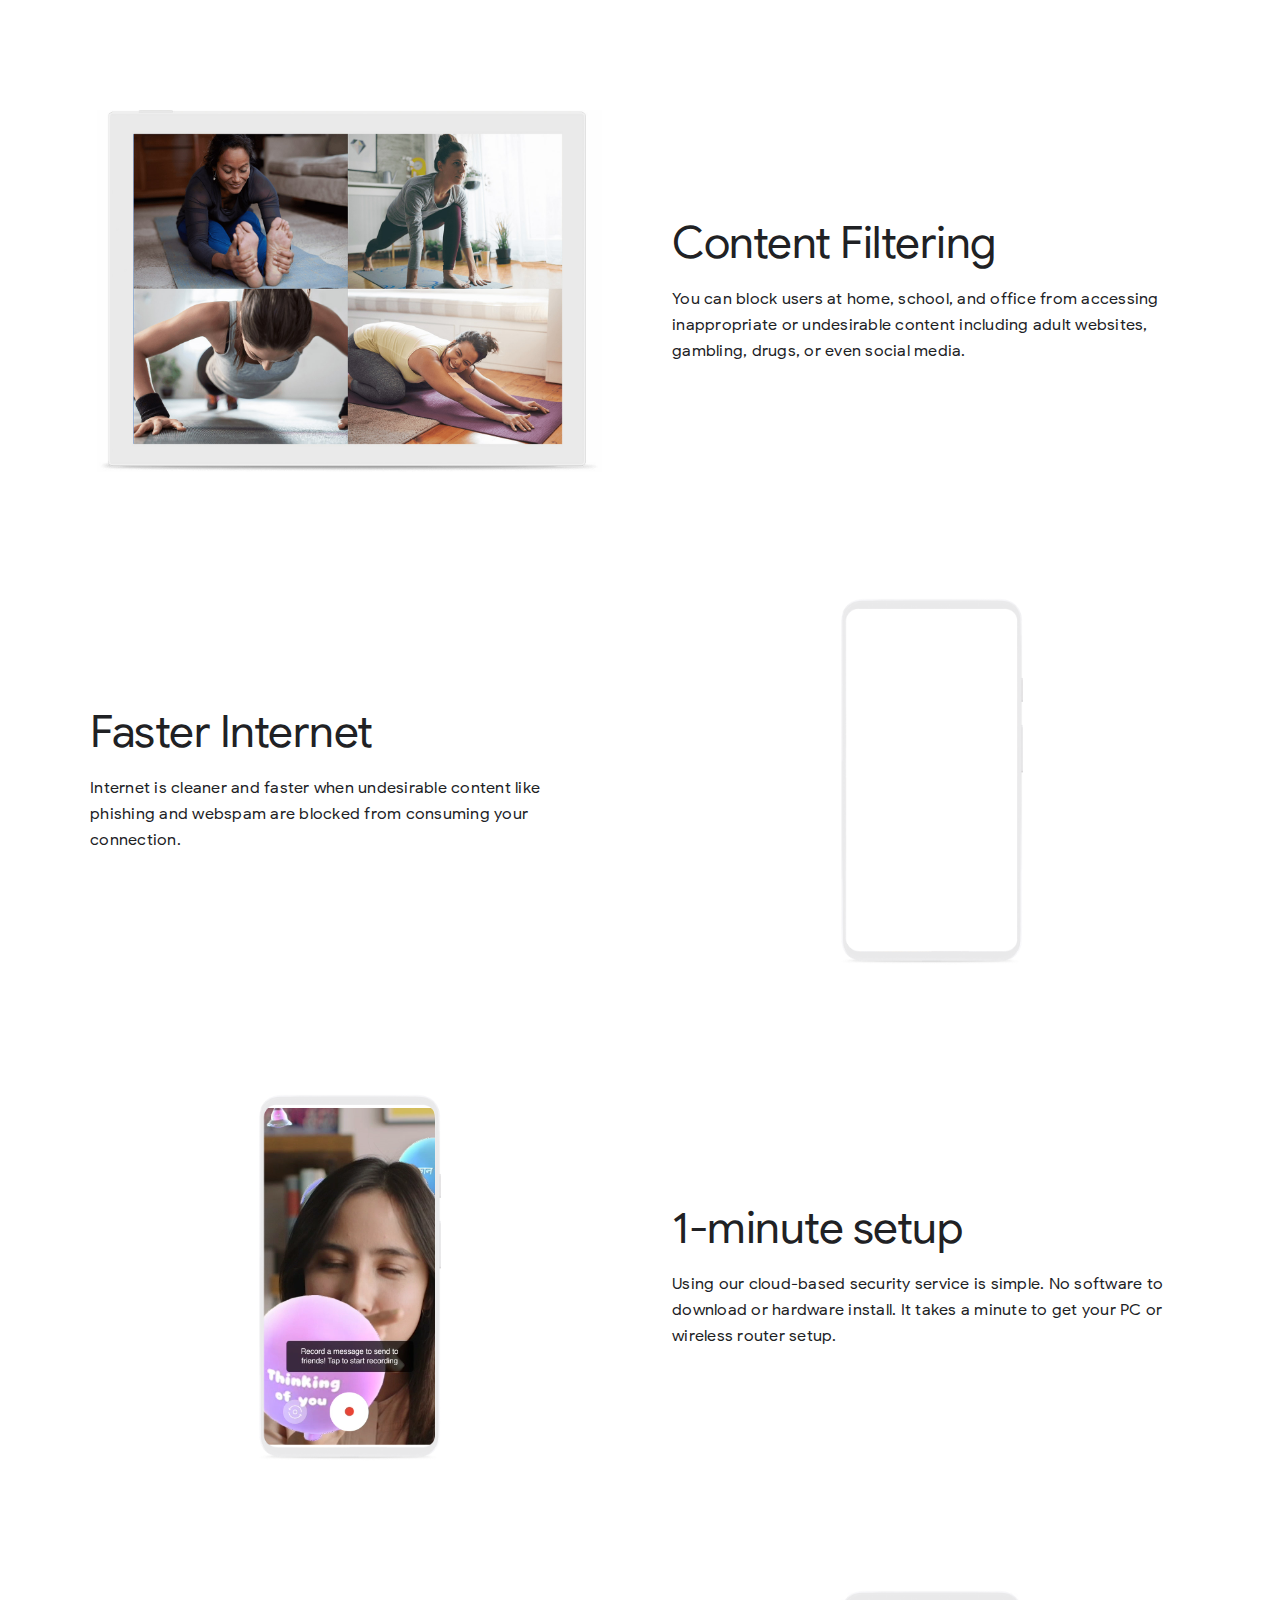
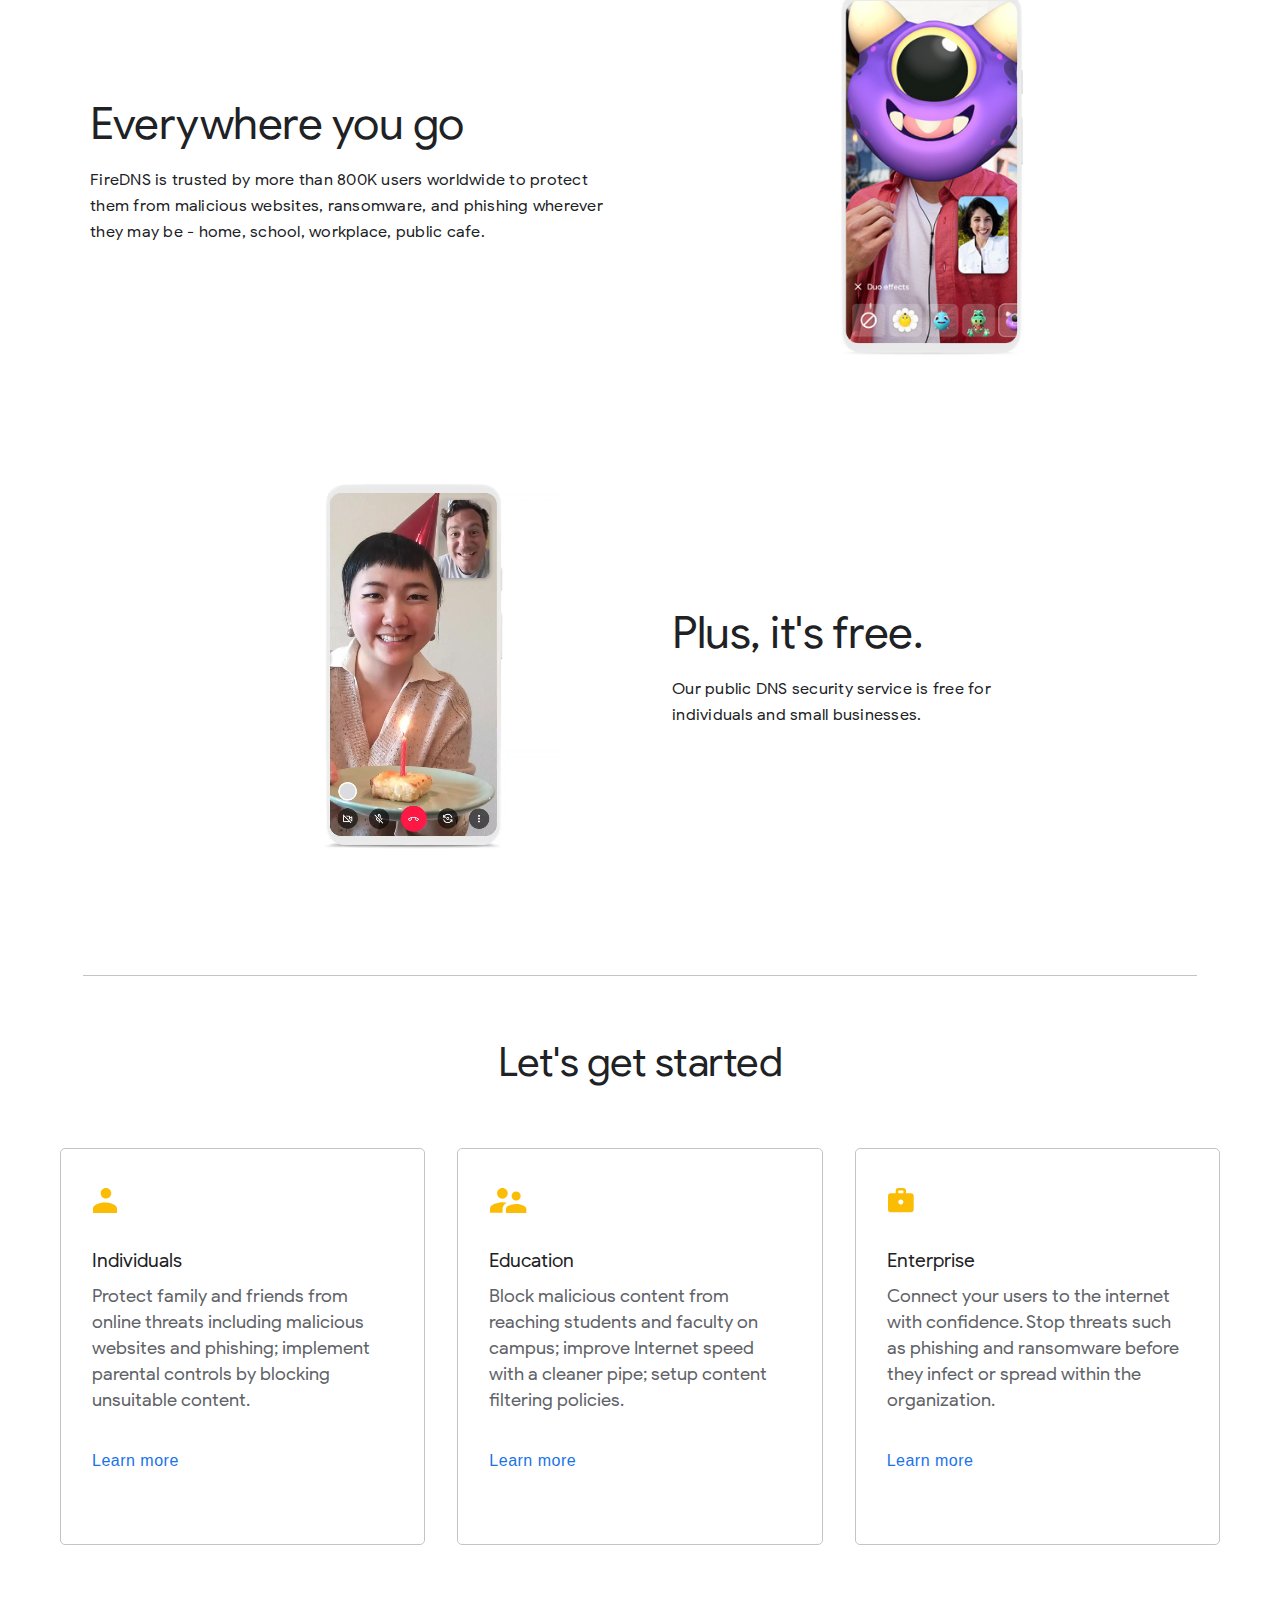
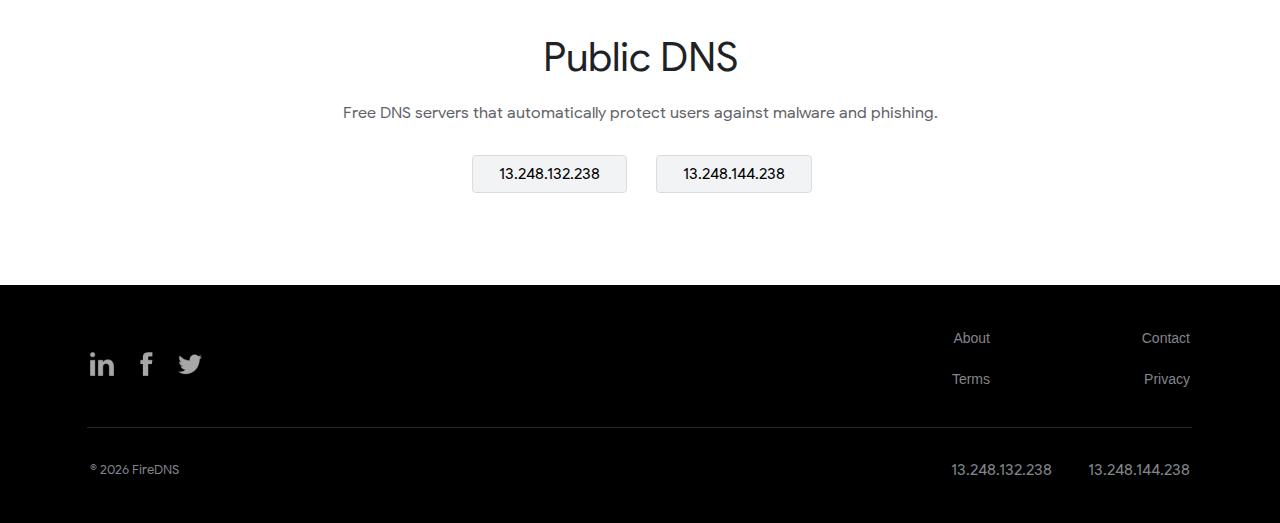
==== commit f276a7c1: "GoogleDuo" ====
--- a/index.html
+++ b/index.html
@@ -4,17 +4,17 @@
     <meta charset="UTF-8">
         
     <link rel="stylesheet" type="text/css" href="index.css">
-    <link rel="icon" type="image/png" href="../img/FireDNS-logomark.png"/>
-    <meta property="og:type" content="website">
+    <link rel="icon" type="image/png" href="img/FireDNS-logomark.png"/>
+    <!-- <meta property="og:type" content="website"> -->
 
     <title>FireDNS - Internet Security For Everyone</title>
-    <meta property="og:title" content=“FireDNS - Internet Security For Everyone”>
+    <!-- <meta property="og:title" content=“FireDNS - Internet Security For Everyone”>
 
     <meta name="description" content="Global domain name resolution service that automatically protects users from online threats such as phising and malware. No software or hardware is required. Get started for free.">
     <meta property="og:description" content="Global domain name resolution service that automatically protects users from online threats such as phising and malware. No software or hardware is required. Get started for free.">
 
     <meta property="og:url" content="https://www.firedns.io">
-    
+     -->
 
 </head>
 
@@ -23,7 +23,7 @@
         <div class="header-logo">
             <div class="h-c-header-logo">
                 <a href="#" class="h-c-header-logo-link">
-                    <img src="../img/FireDNS logo  Full Color_Black Only.png">
+                    <img src="img/FireDNS logo  Full Color_Black Only.png">
                 </a>
             </div>
         </div>
@@ -52,7 +52,7 @@
                     </div>
                 </div>
                 <div class="hero-img hero-no_device">
-                    <img src="../img/hero_test1.jpg">
+                    <img src="img/hero_test1.jpg">
                 </div>
             </div>
         </div>
@@ -61,7 +61,7 @@
             <div class="features-container">
                 <div class="feature">
                     <div class="feature-icon">
-                        <img src="../img/one_to_one_icon.svg">
+                        <img src="img/one_to_one_icon.svg">
                     </div>
                     <div class="feature-content">
                         <div class="feature-title">Public DNS</div>
@@ -70,7 +70,7 @@
                 </div>
                 <div class="feature">
                     <div class="feature-icon">
-                        <img src="../img/joined_icon.svg">
+                        <img src="img/joined_icon.svg">
                     </div>
                     <div class="feature-content">
                         <div class="feature-title">Batteries included</div>
@@ -79,7 +79,7 @@
                 </div>
                 <div class="feature">
                     <div class="feature-icon">
-                        <img src="../img/set_up_groups_icon.svg">
+                        <img src="img/set_up_groups_icon.svg">
                     </div>
                     <div class="feature-content">
                         <div class="feature-title">Setting up your network</div>
@@ -88,7 +88,7 @@
                 </div>
                 <div class="feature">
                     <div class="feature-icon">
-                        <img src="../img/end_to_end_icon.svg">
+                        <img src="img/end_to_end_icon.svg">
                     </div>
                     <div class="feature-content">
                         <div class="feature-title">Tune it to your preferences</div>
@@ -109,7 +109,7 @@
                 </h2>
             </div>
             <div class="section-img section-img_hub">
-                <img src="../img/max_hub_device.jpg" class="section-img_device">
+                <img src="img/max_hub_device.jpg" class="section-img_device">
             </div>
             <div class="section-content">
                 <h2 class="section-content_title desktop-only">Threat protection</h2>
@@ -124,7 +124,7 @@
                 </h2>
             </div>
             <div class="section-img section-img_large_v2">
-                <img src="../img/tablet-module-5.jpg" class="section-img_device">
+                <img src="img/tablet-module-5.jpg" class="section-img_device">
             </div>
             <div class="section-content">
                 <h2 class="section-content_title desktop-only">Content Filtering</h2>
@@ -138,9 +138,9 @@
                 <h2 class="section-content_title mobile-only">Faster Internet</h2>
             </div>
             <div class="section-img section-img_v2">
-                <img src="../img/smartphone-frame.png" class="section-img_screen_v2">
+                <img src="img/smartphone-frame.png" class="section-img_screen_v2">
                 <video class="section-img_vid_v2 content-img_vid_v2-wide" autoplay playsinline loop >
-                    <source src="../video/playtime.mp4" type="video/mp4">
+                    <source src="video/playtime.mp4" type="video/mp4">
                 </video>
             </div>
             <div class="section-content">
@@ -155,9 +155,9 @@
                 <h2 class="section-content_title mobile-only">1-minute setup</h2>
             </div>
             <div class="section-img section-img_v2">
-                <img src="../img/smartphone-frame.png" class="section-img_screen_v2">
+                <img src="img/smartphone-frame.png" class="section-img_screen_v2">
                 <video class="section-img_vid_v2 content-img_vid_v2-wide" autoplay playsinline loop>
-                    <source src="../video/send-love.mp4" type="video/mp4">
+                    <source src="video/send-love.mp4" type="video/mp4">
                 </video>
             </div>
             <div class="section-content">
@@ -172,8 +172,8 @@
                 <h2 class="section-content_title mobile-only">Everywhere you go</h2>
             </div>
             <div class="section-img section-img_v2">
-                <img src="../img/smartphone-frame.png" class="section-img_screen_v2">
-                <img src="../img/more-fun.jpg" class="section-img_no_frame">
+                <img src="img/smartphone-frame.png" class="section-img_screen_v2">
+                <img src="img/more-fun.jpg" class="section-img_no_frame">
             </div>
             <div class="section-content">
                 <h2 class="section-content_title desktop-only">Everywhere you go</h2>
@@ -187,7 +187,7 @@
             </div>
             <div class="section-img section-img_v2">
                 <video class="section-img_vid_v2" autoplay playsinline loop>
-                    <source src="../video/moment.mp4" type="video/mp4">
+                    <source src="video/moment.mp4" type="video/mp4">
                 </video>
             </div>
             <div class="section-content">
@@ -207,7 +207,7 @@
                     <div class="glue-tile__container glue-tile--small-height">
                         <div class="glue-tile glue-tile--small-height">
                             <div class="glue-tile__header glue-tile__header--icon">
-                                <img class="glue-tile__icon" src="../img/icon_Invidual_01.svg"> 
+                                <img class="glue-tile__icon" src="img/icon_Invidual_01.svg"> 
                             </div>
                             <div class="glue-tile__body">
                                 <h3 class="glue-mod-font-weight-medium ">Individuals</h3>
@@ -224,7 +224,7 @@
                     <div class="glue-tile__container glue-tile--small-height">
                         <div class="glue-tile glue-tile--small-height">
                             <div class="glue-tile__header glue-tile__header--icon">
-                                <img class="glue-tile__icon" src="../img/icon_Team_01.svg"> 
+                                <img class="glue-tile__icon" src="img/icon_Team_01.svg"> 
                             </div>
                             <div class="glue-tile__body">
                                 <h3 class="glue-mod-font-weight-medium ">Education</h3>
@@ -241,7 +241,7 @@
                     <div class="glue-tile__container glue-tile--small-height">
                         <div class="glue-tile glue-tile--small-height">
                             <div class="glue-tile__header glue-tile__header--icon">
-                                <img class="glue-tile__icon" src="../img/icon_Enterprise_01.svg"> 
+                                <img class="glue-tile__icon" src="img/icon_Enterprise_01.svg"> 
                             </div>
                             <div class="glue-tile__body">
                                 <h3 class="glue-mod-font-weight-medium ">Enterprise</h3>
@@ -285,9 +285,9 @@
             <div class="footer-container">
                 <div class="footer-nav footer-nav_social">
                     <ul class="footer-nav_link-list">
-                        <li class="footer-nav_link-item"><a href="https://www.linkedin.com/company/firedns/"><img src="../img/linkedin1.png"></a></li>
-                        <li class="footer-nav_link-item"><a href="https://www.facebook.com/firedns/"><img src="../img/facebook1.png"></a></li>
-                        <li class="footer-nav_link-item"><a href="https://jobs.webathand.net/projects/firedns/"><img src="../img/twitter1.png"></a></li>                    </ul>
+                        <li class="footer-nav_link-item"><a href="https://www.linkedin.com/company/firedns/"><img src="img/linkedin1.png"></a></li>
+                        <li class="footer-nav_link-item"><a href="https://www.facebook.com/firedns/"><img src="img/facebook1.png"></a></li>
+                        <li class="footer-nav_link-item"><a href="https://jobs.webathand.net/projects/firedns/"><img src="img/twitter1.png"></a></li>                    </ul>
                 </div>
 
 
--- a/index.css
+++ b/index.css
@@ -10,11 +10,11 @@
 }
 @font-face{
     font-family: 'normal';
-    src:url(../fonts/font1.woff2);
+    src:url(fonts/font1.woff2);
 }
 @font-face{
     font-family: 'normal2';
-    src:url(../fonts/font2.woff2);
+    src:url(fonts/font2.woff2);
 }
 .header{
     align-items: center;
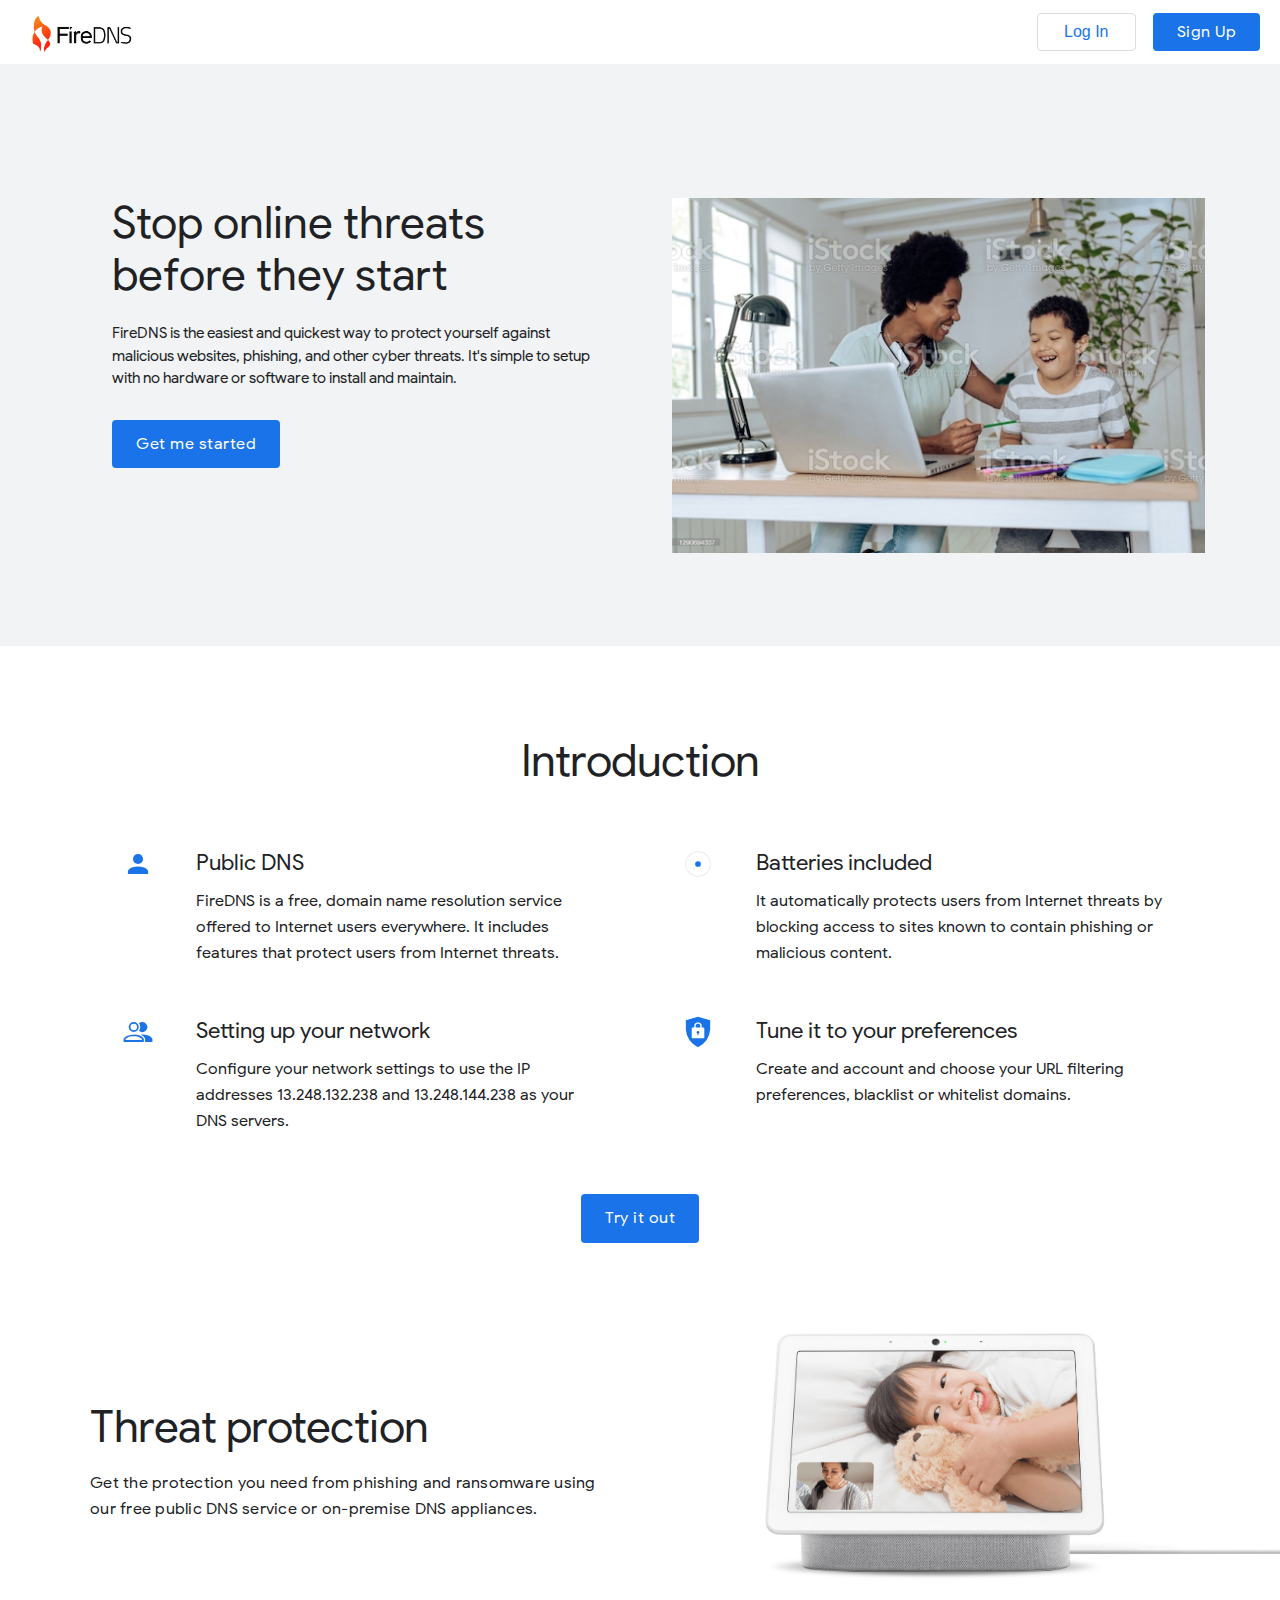
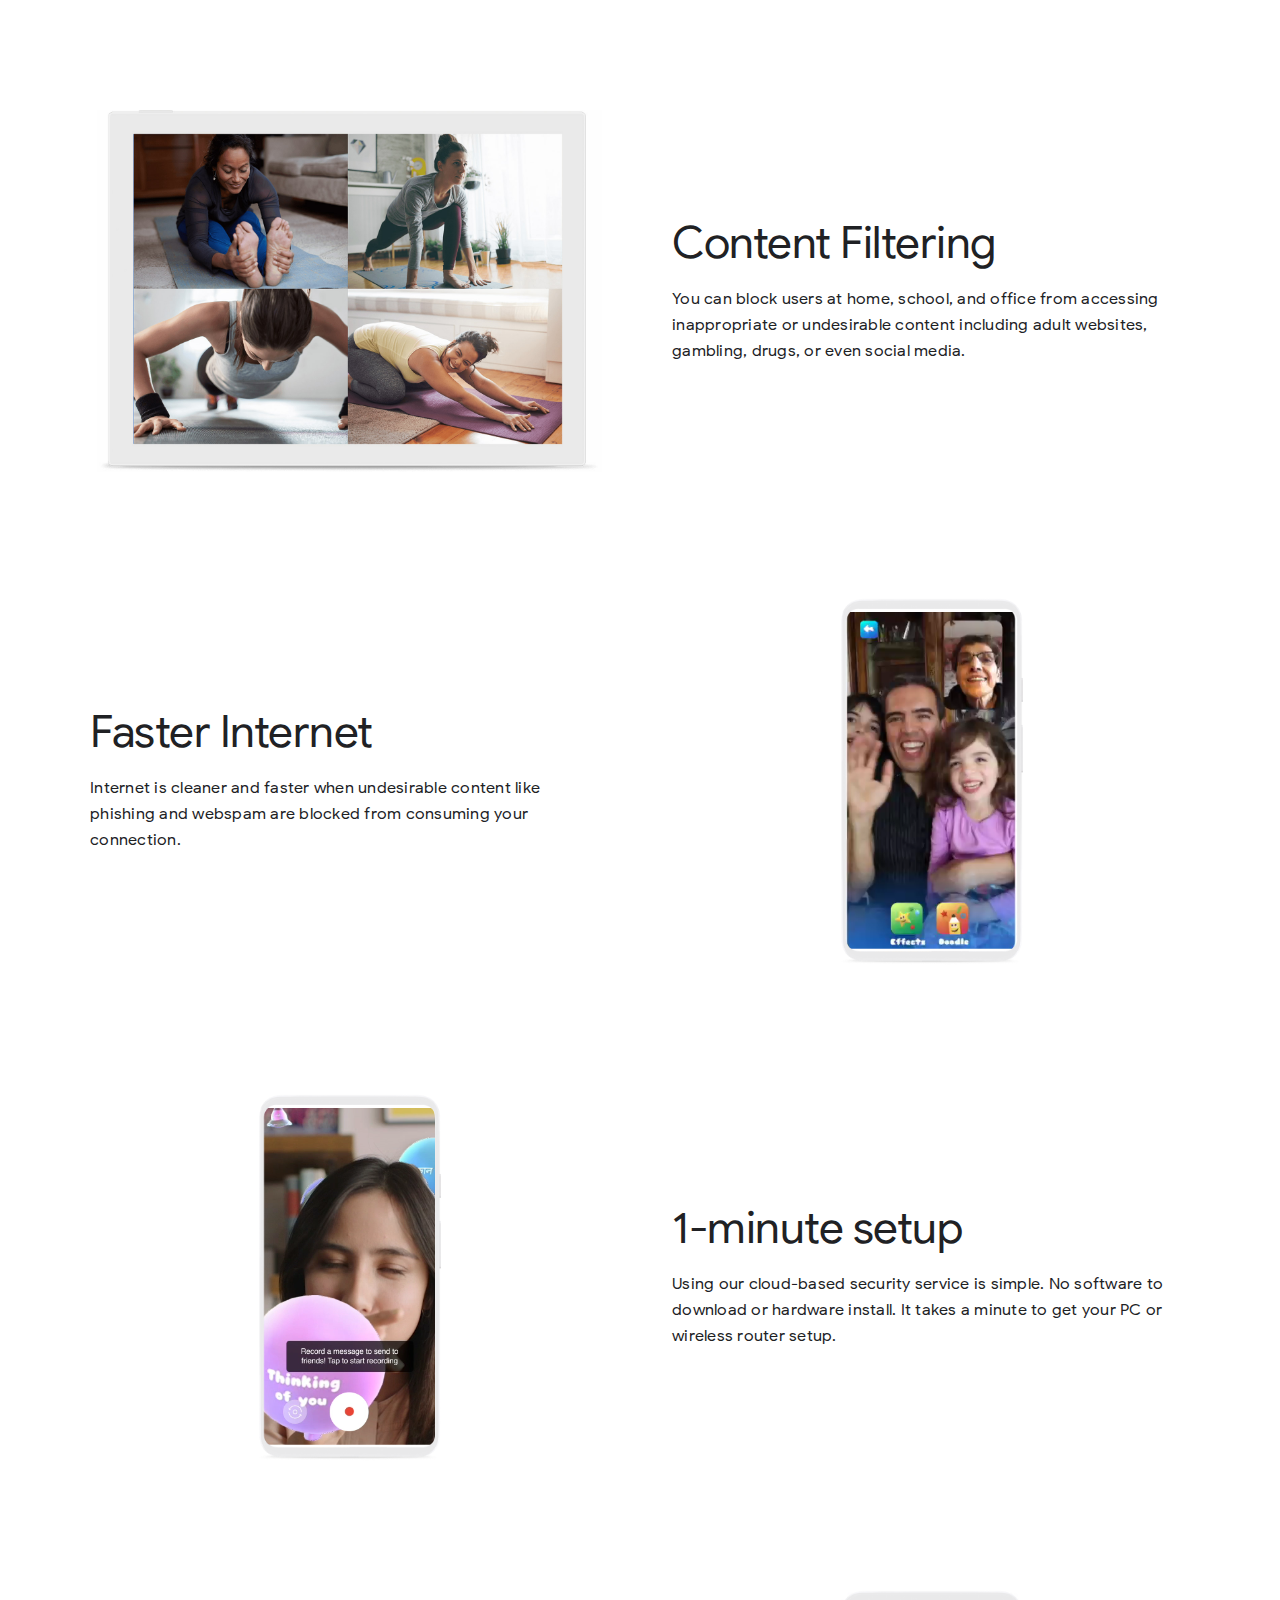
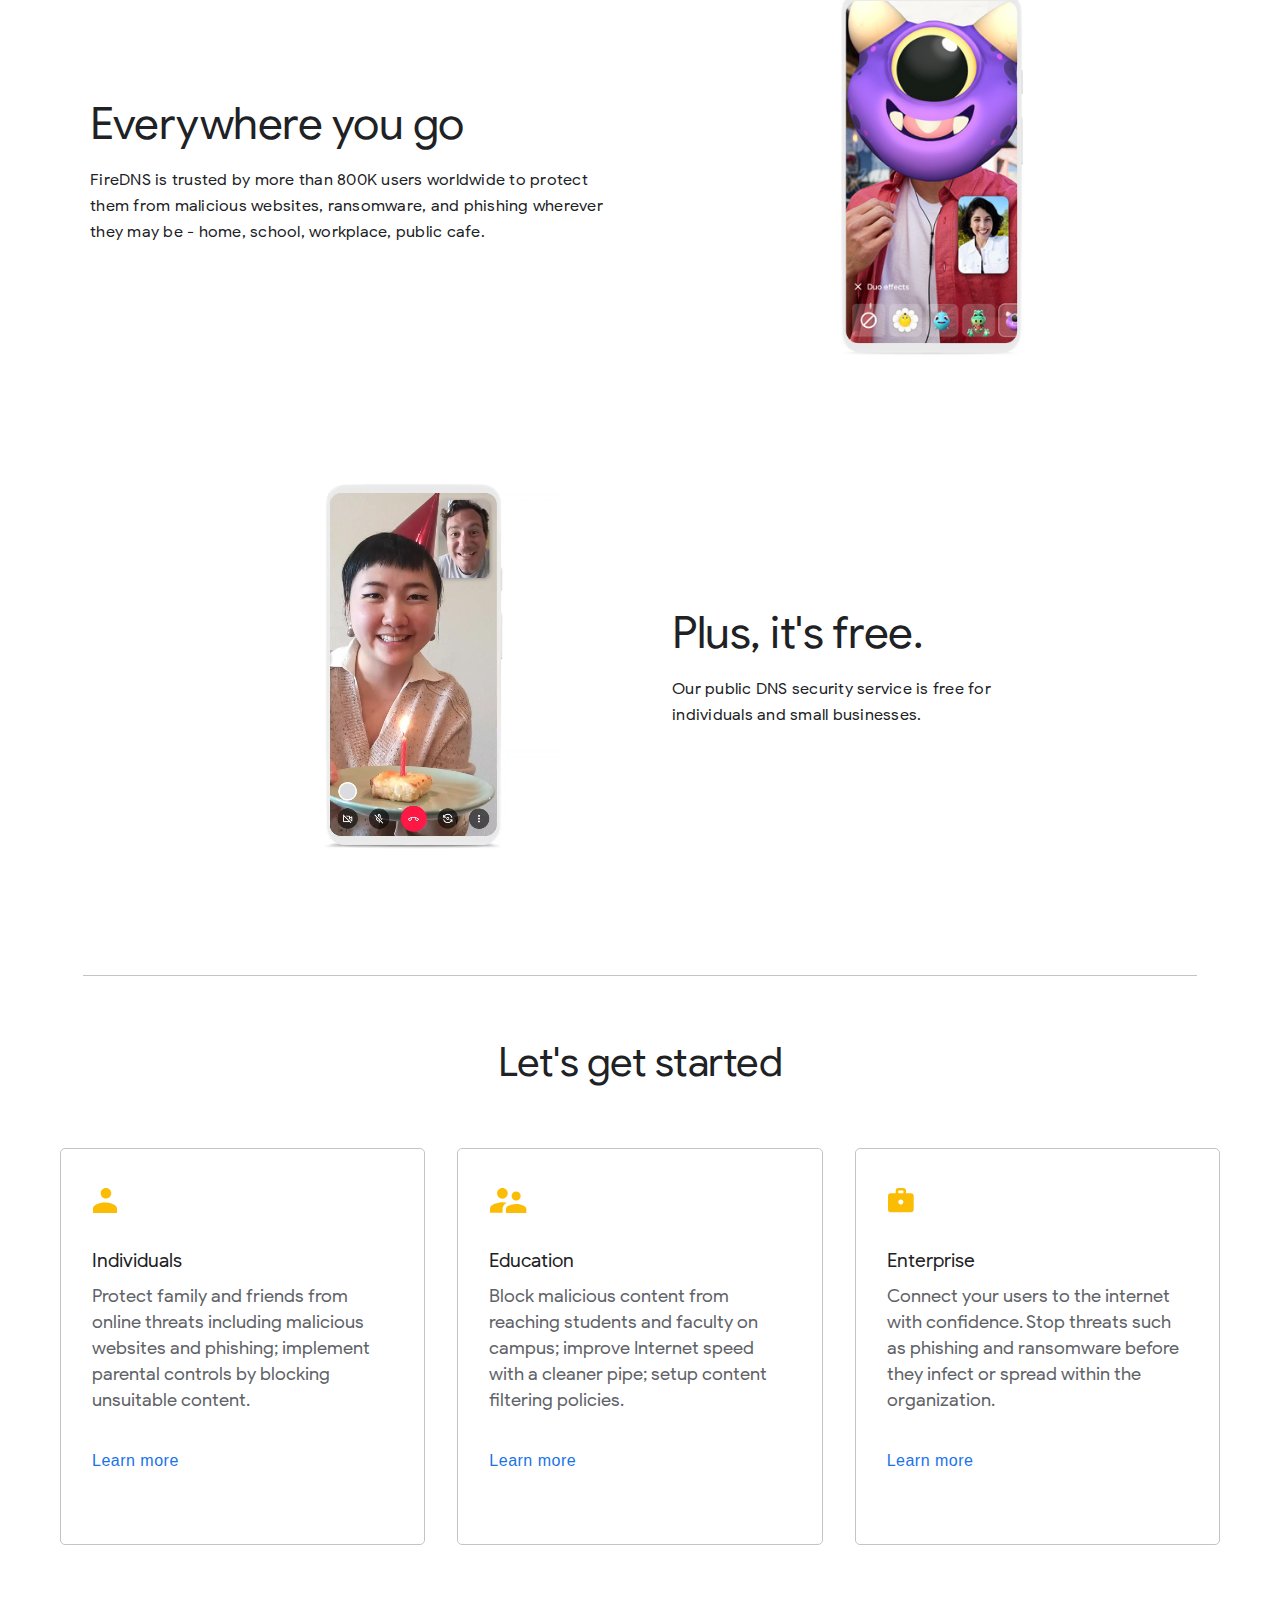
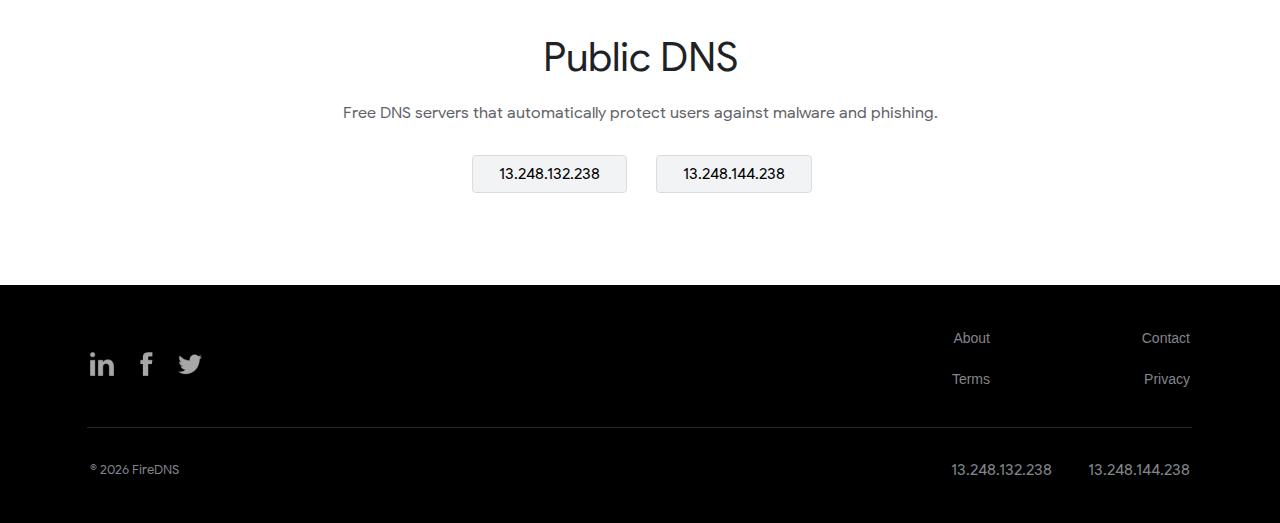
==== commit affeb401: "GoogleDuo" ====
--- a/index.html
+++ b/index.html
@@ -2,19 +2,11 @@
 <html lang="en">
 <head>
     <meta charset="UTF-8">
-        
+    <meta name="viewport" content="width=device-width, initial-scale=1.0">
     <link rel="stylesheet" type="text/css" href="index.css">
     <link rel="icon" type="image/png" href="img/FireDNS-logomark.png"/>
-    <!-- <meta property="og:type" content="website"> -->
-
     <title>FireDNS - Internet Security For Everyone</title>
-    <!-- <meta property="og:title" content=“FireDNS - Internet Security For Everyone”>
-
-    <meta name="description" content="Global domain name resolution service that automatically protects users from online threats such as phising and malware. No software or hardware is required. Get started for free.">
-    <meta property="og:description" content="Global domain name resolution service that automatically protects users from online threats such as phising and malware. No software or hardware is required. Get started for free.">
-
-    <meta property="og:url" content="https://www.firedns.io">
-     -->
+   
 
 </head>
 
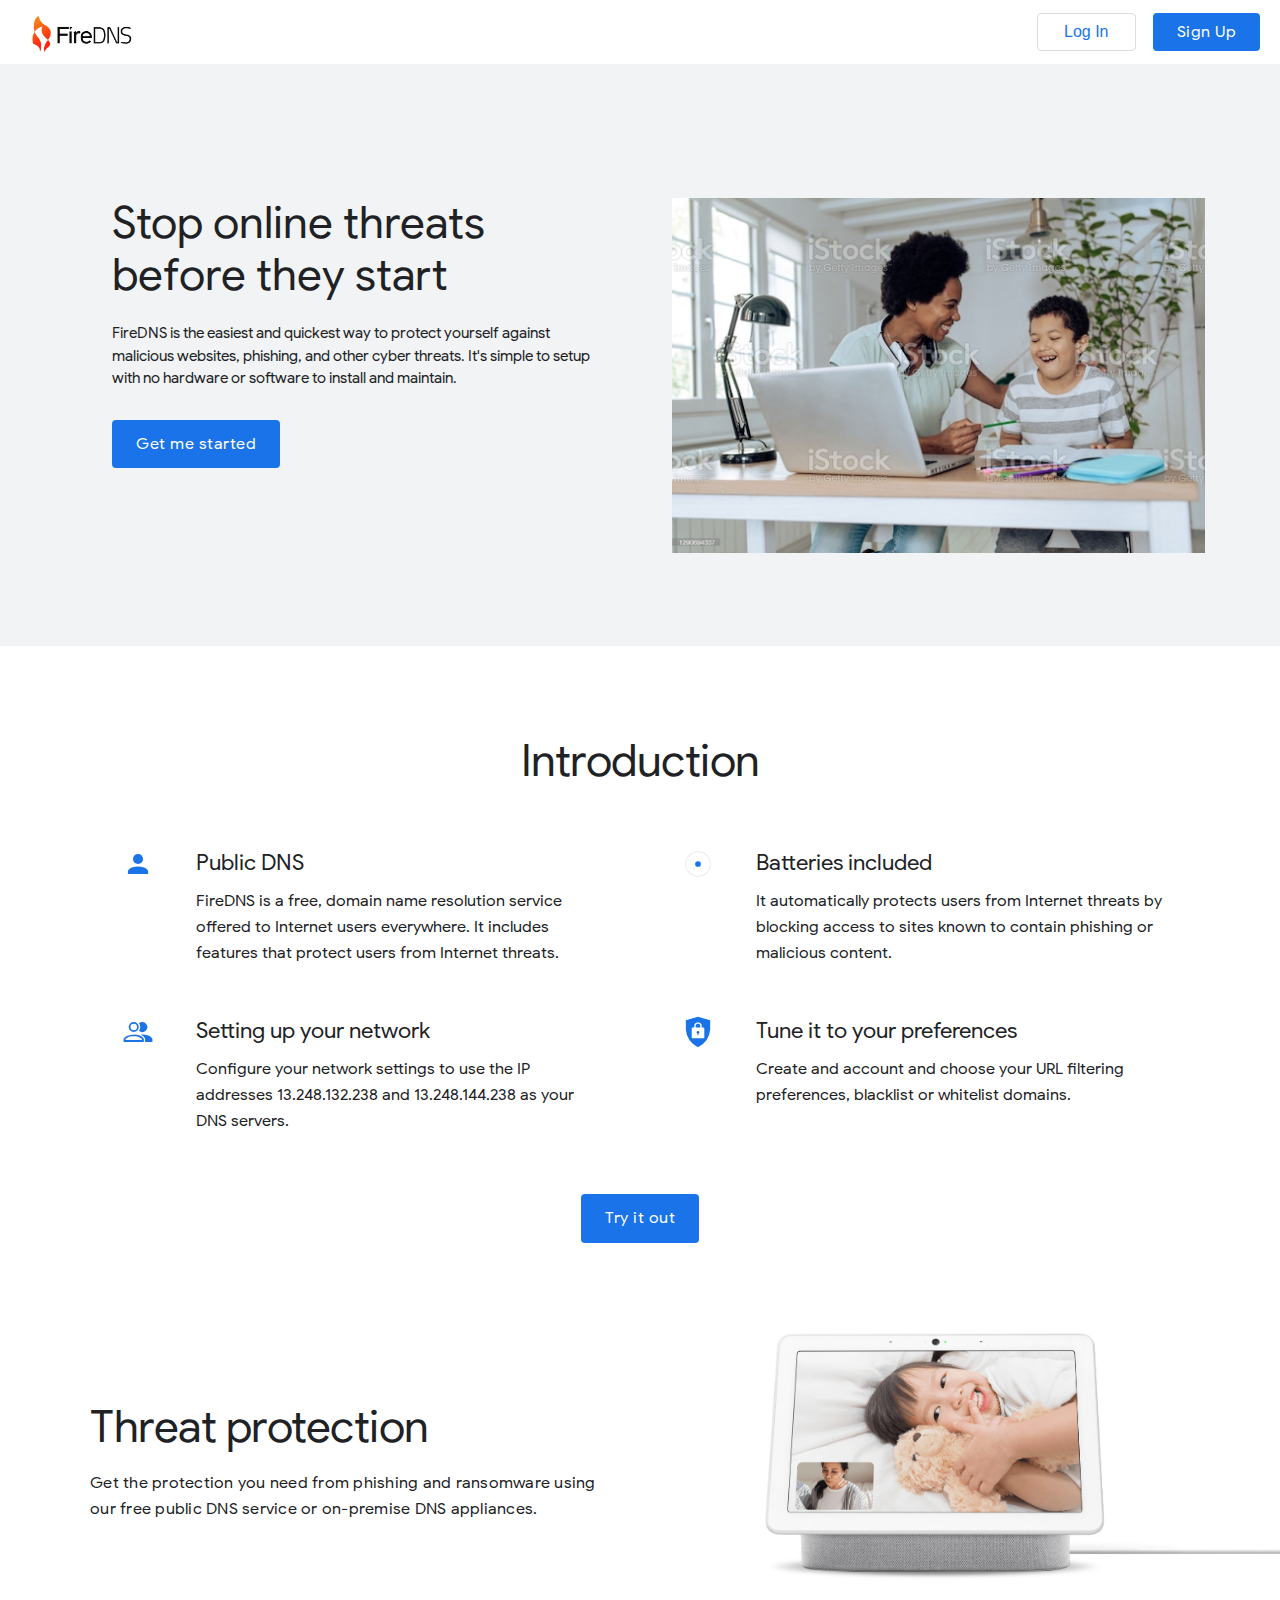
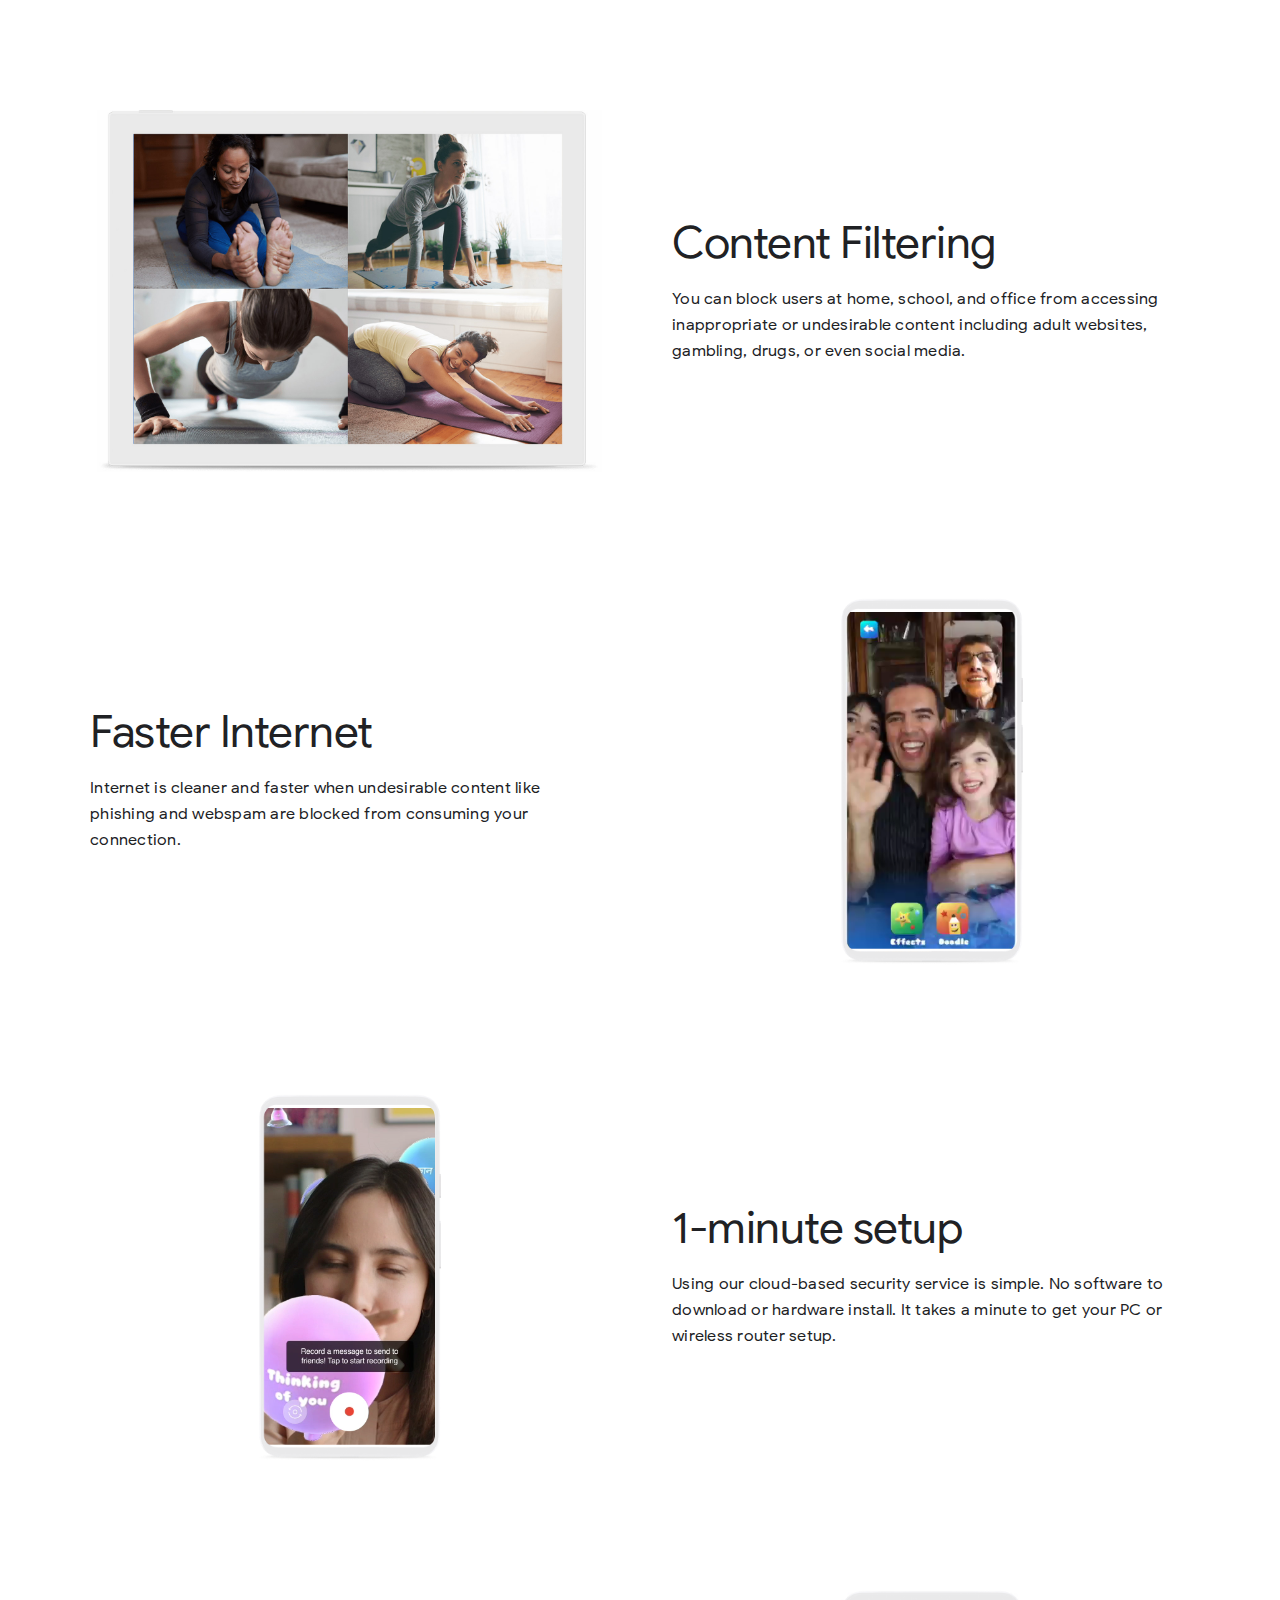
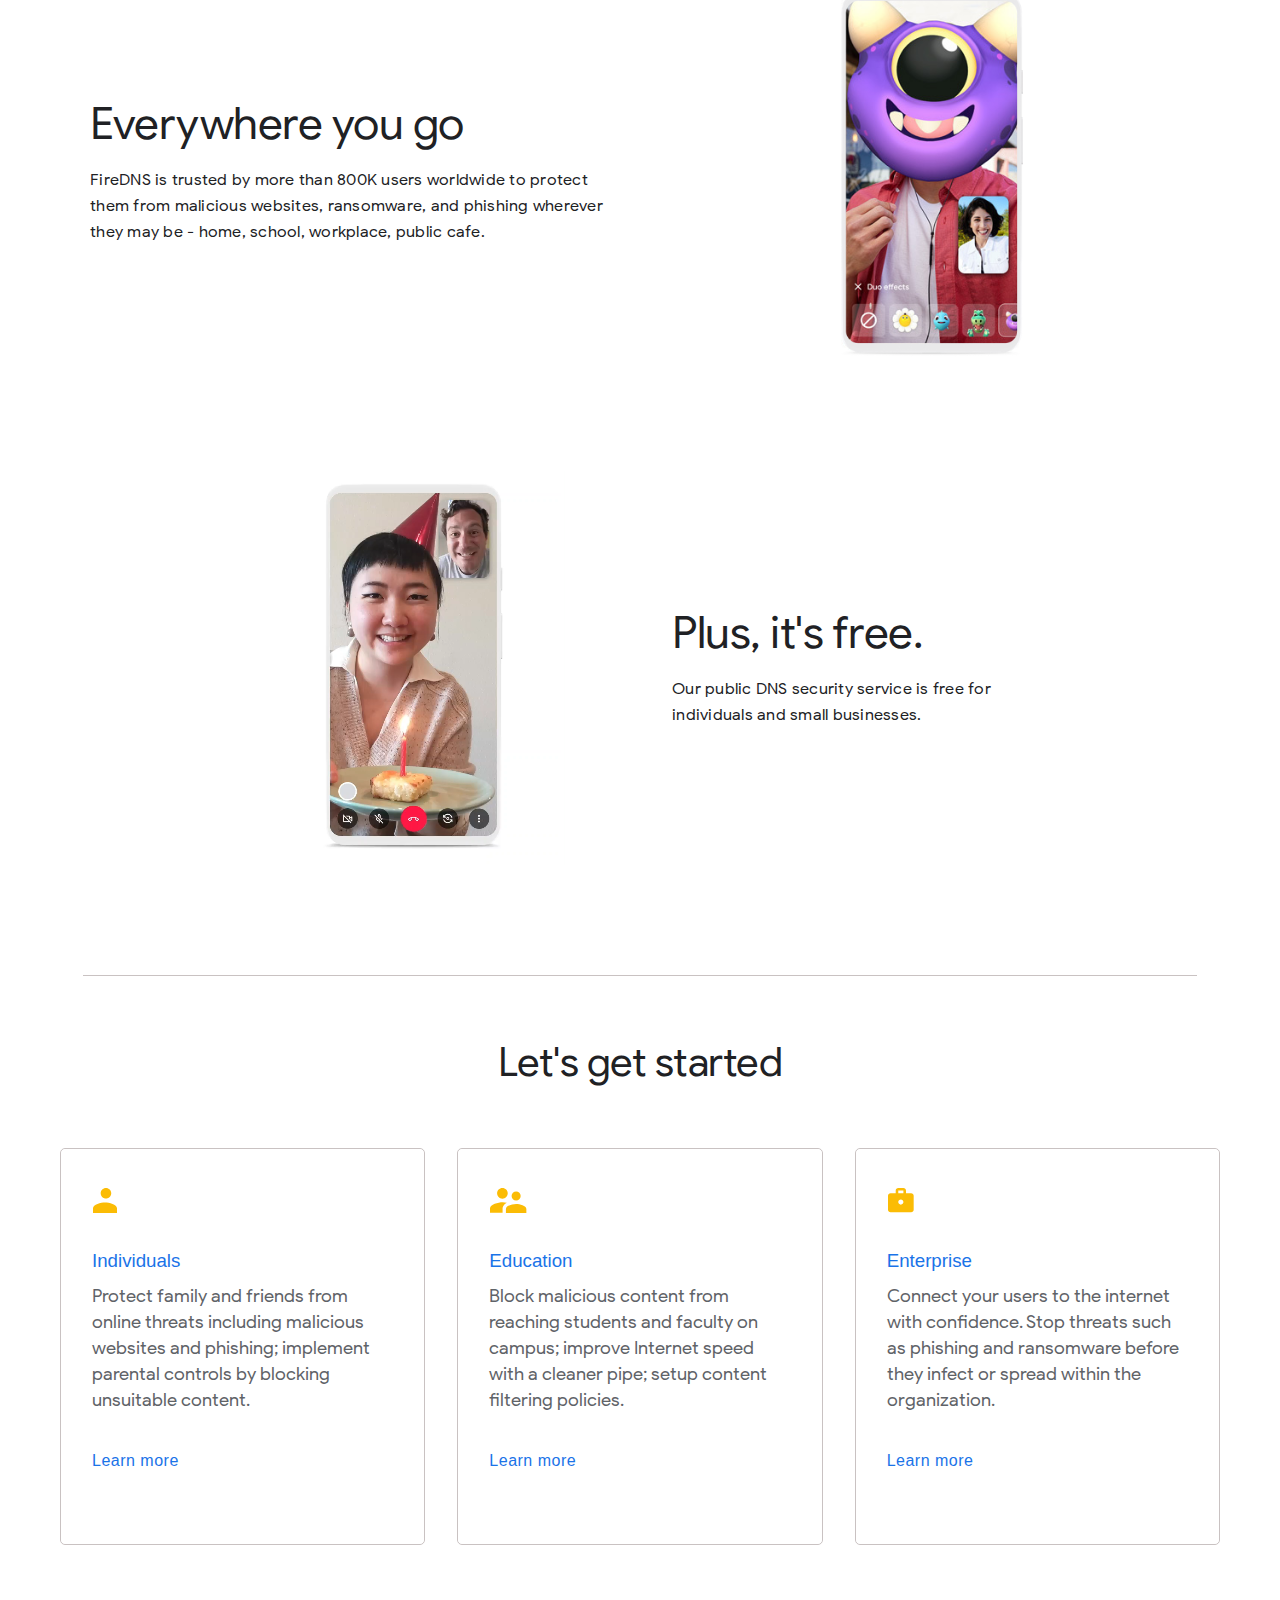
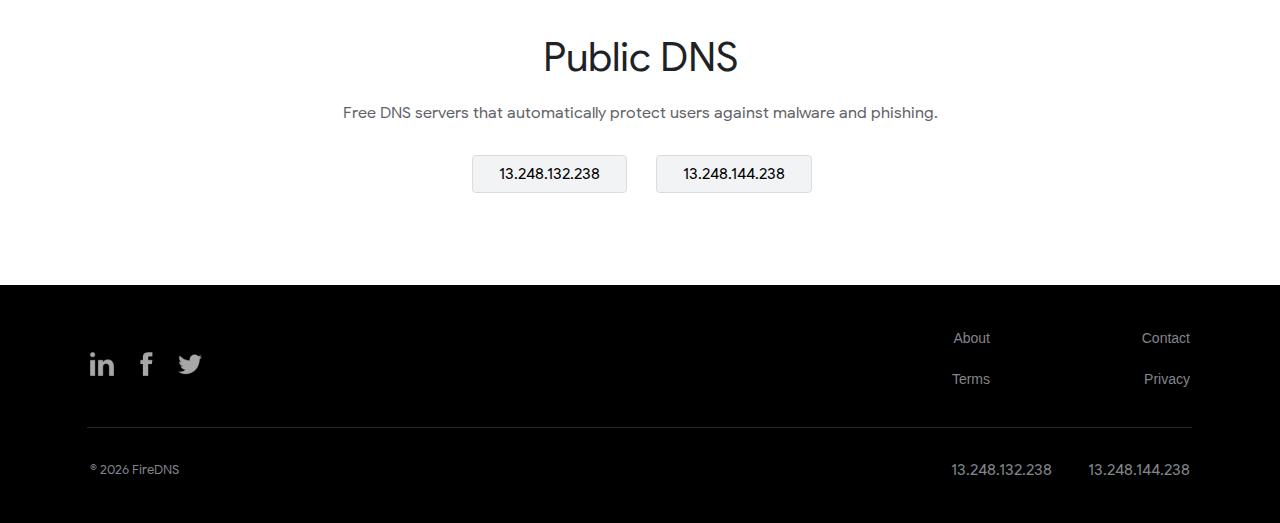
==== commit 9d7ce00c: "GoogleDuo" ====
--- a/index.html
+++ b/index.html
@@ -3,11 +3,10 @@
 <head>
     <meta charset="UTF-8">
     <meta name="viewport" content="width=device-width, initial-scale=1.0">
+    <meta name="description" content="Global domain name resolution service that automatically protects users from online threats such as phishing and malware. No software or hardware is required. Get started for free.">
     <link rel="stylesheet" type="text/css" href="index.css">
     <link rel="icon" type="image/png" href="img/FireDNS-logomark.png"/>
-    <title>FireDNS - Internet Security For Everyone</title>
-   
-
+    <title>FireDNS - Internet Security For Everyone</title> 
 </head>
 
 <body>
@@ -202,7 +201,7 @@
                                 <img class="glue-tile__icon" src="img/icon_Invidual_01.svg"> 
                             </div>
                             <div class="glue-tile__body">
-                                <h3 class="glue-mod-font-weight-medium ">Individuals</h3>
+                                <h3 class="glue-mod-font-weight-medium"><a href="../Go/individual.html" target="blank">Individuals</a></h3>
                                 <p class="glue-tile__description glue-mod-font-weight-regular">Protect family and friends from online threats including malicious websites and phishing; implement parental controls by blocking unsuitable content.</p>
                             </div>
                             <ul class="glue-tile__links">
@@ -219,7 +218,7 @@
                                 <img class="glue-tile__icon" src="img/icon_Team_01.svg"> 
                             </div>
                             <div class="glue-tile__body">
-                                <h3 class="glue-mod-font-weight-medium ">Education</h3>
+                                <h3 class="glue-mod-font-weight-medium"><a href="../Go/education.html" target="blank">Education</a></h3>
                                 <p class="glue-tile__description glue-mod-font-weight-regular">Block malicious content from reaching students and faculty on campus; improve Internet speed with a cleaner pipe; setup content filtering policies.</p>
                             </div>
                             <ul class="glue-tile__links">
@@ -236,7 +235,7 @@
                                 <img class="glue-tile__icon" src="img/icon_Enterprise_01.svg"> 
                             </div>
                             <div class="glue-tile__body">
-                                <h3 class="glue-mod-font-weight-medium ">Enterprise</h3>
+                                <h3 class="glue-mod-font-weight-medium"><a href="../Go/enterprise.html" target="blank">Enterprise</a></h3>
                                 <p class="glue-tile__description glue-mod-font-weight-regular">Connect your users to the internet with confidence. Stop threats such as phishing and ransomware before they infect or spread within the organization.</p>
                             </div>
                             <ul class="glue-tile__links">
@@ -261,10 +260,10 @@
                 <div class="chapter-content_title">Public DNS</div>
                 <div class="chapter-content_description">Free DNS servers that automatically protect users against malware and phishing.</div>
                 <div class="chapter-content_buttons">
-                    <div class="chapter-content_button">
+                    <div class="chapter-content_button zero-margin">
                         <span href="#">13.248.132.238</span>
                     </div>
-                    <div class="chapter-content_button">
+                    <div class="chapter-content_button margin-top">
                         <span href="#">13.248.144.238</span>
                     </div>
                 </div>
--- a/index.css
+++ b/index.css
@@ -734,6 +734,7 @@
     margin: 28px auto 92px;
     flex-direction: column;
 }
+
 @media screen and (min-width: 480px){
     .chapter-content_buttons {
         flex-direction: row;
@@ -748,9 +749,21 @@
     margin-right: 13px;
     background-color: #f1f3f4;    
 }
+@media screen and (max-width: 480px){
+    .margin-top{
+        margin: 0;
+        margin-top: 15px;
+    }
+}
+@media screen and (max-width: 480px){
+    .zero-margin{
+        margin: 0;
+    }
+}
 .chapter-content_button span{
     color: #000;
 }
+
 .chapter-content_button img {
     max-width: 175px;
 }
